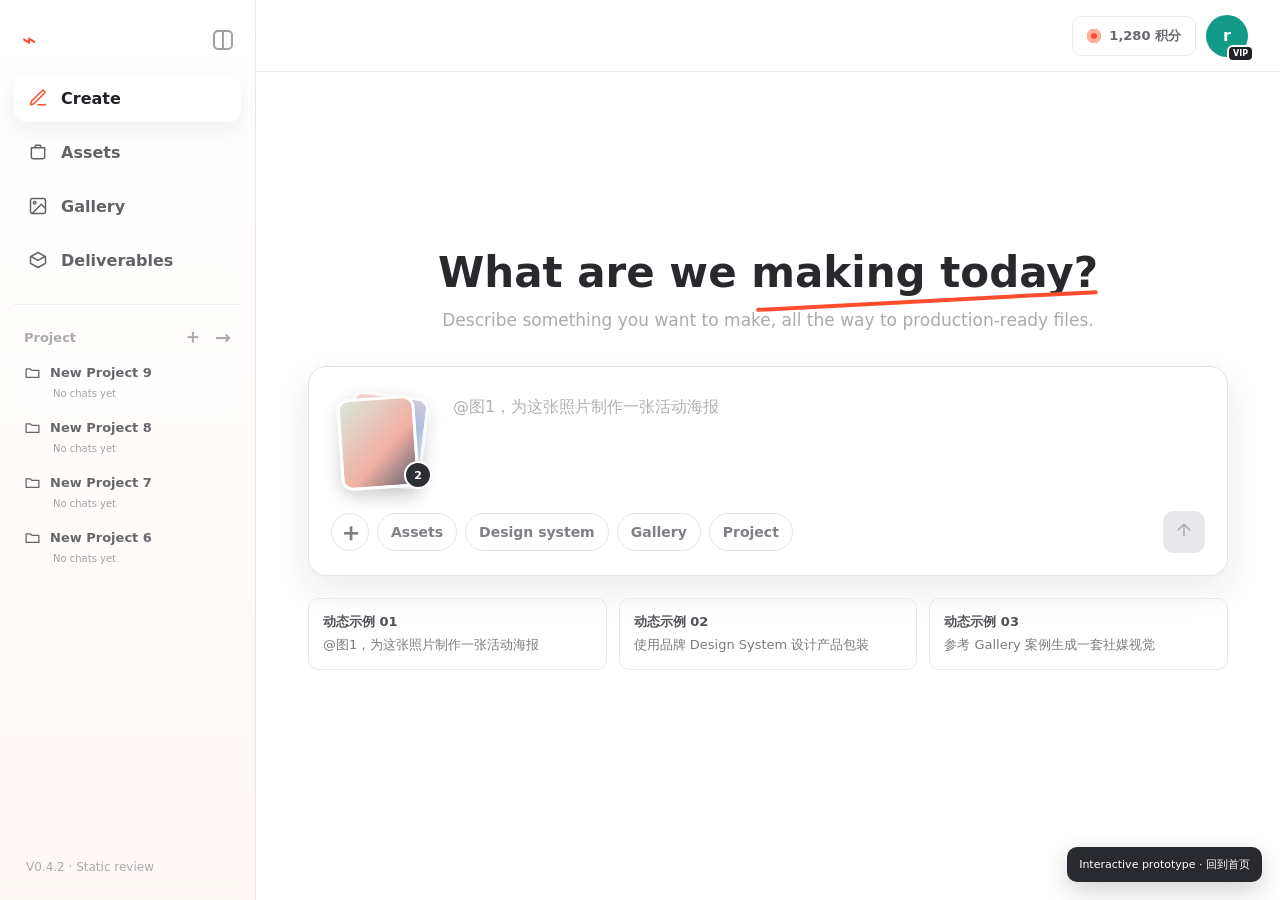
==== index.html @ fc9c3a59 "Deploy Workbench V0.4.2 static prototype" ====
<!doctype html>
<html lang="zh-CN">
<head>
<meta charset="utf-8"><meta name="viewport" content="width=device-width,initial-scale=1"><title>Workbench V0.4.2 Static Prototype</title>
<style>
:root{--accent:#ff4d2e;--ink:#28292d;--text:#606166;--muted:#999a9f;--line:#e8e8ea;--soft:#f6f6f7;--warm:#fff8f5;--shadow:0 14px 36px rgba(28,28,32,.09)}*{box-sizing:border-box}html{scroll-behavior:smooth}body{margin:0;color:var(--ink);background:#fff;font-family:Inter,ui-sans-serif,system-ui,-apple-system,"Segoe UI",sans-serif;letter-spacing:0}a{color:inherit;text-decoration:none}button,select{font:inherit}.icon{width:20px;height:20px;fill:none;stroke:currentColor;stroke-width:1.8;stroke-linecap:round;stroke-linejoin:round}.app{display:grid;grid-template-columns:256px minmax(0,1fr);min-height:100vh}.sidebar{position:fixed;inset:0 auto 0 0;width:256px;height:100vh;padding:20px 14px;border-right:1px solid var(--line);background:linear-gradient(180deg,#fff,var(--warm));z-index:20}.brand{height:54px;display:flex;align-items:center;justify-content:space-between;padding:0 8px 14px}.brand-mark{color:var(--accent);font-size:24px;font-weight:900}.collapse{width:20px;height:20px;border:2px solid #a1a1a5;border-radius:5px;position:relative}.collapse:after{content:"";position:absolute;inset:0 auto 0 7px;border-left:2px solid #a1a1a5}.nav{display:grid;gap:6px}.nav-link{height:48px;padding:0 14px;border-radius:12px;display:flex;align-items:center;gap:13px;color:#626368;font-weight:650}.nav-link:hover,.nav-link.active{color:#202126;background:#fff;box-shadow:0 8px 22px rgba(30,30,34,.06)}.nav-link.active .icon{color:var(--accent)}.side-note{position:absolute;left:26px;bottom:24px;color:#aaaab0;font-size:12px;line-height:1.5}.main{grid-column:2;min-width:0}.topbar{height:72px;position:sticky;top:0;z-index:15;padding:0 32px;border-bottom:1px solid rgba(232,232,234,.85);background:rgba(255,255,255,.94);display:flex;justify-content:flex-end;align-items:center}.account{display:flex;align-items:center;gap:10px;position:relative}.credits{height:40px;padding:0 14px;border:1px solid var(--line);border-radius:10px;display:flex;align-items:center;gap:8px;color:#68696e;font-size:13px;font-weight:650}.coin{width:14px;height:14px;border-radius:50%;background:var(--accent);box-shadow:inset 0 0 0 4px #ffb09f}.avatar{width:42px;height:42px;border-radius:11px;background:#119b88;color:#fff;display:grid;place-items:center;font-weight:780;position:relative}.vip{position:absolute;right:-6px;bottom:-5px;padding:2px 4px;border:2px solid #fff;border-radius:6px;background:#202126;color:#fff;font-size:8px}.account-menu{position:absolute;right:0;top:48px;width:256px;padding:10px;border:1px solid var(--line);border-radius:14px;background:#fff;box-shadow:var(--shadow);opacity:0;visibility:hidden;transform:translateY(5px);transition:.18s ease}.account:hover .account-menu,.account:focus-within .account-menu{opacity:1;visibility:visible;transform:none}.account-head{padding:8px 8px 12px;border-bottom:1px solid var(--line);display:flex;gap:11px}.account-id{font-weight:730}.account-type{margin-top:3px;color:var(--muted);font-size:12px}.menu-row{height:38px;padding:0 10px;border-radius:8px;display:flex;align-items:center;color:#5f6065;font-size:13px}.menu-row:hover{background:var(--soft)}.menu-row.danger{height:44px;margin-top:5px;padding-top:5px;border-top:1px solid var(--line);border-radius:0;color:#c75042}.page{min-height:calc(100vh - 72px);padding:42px 48px 72px;scroll-margin-top:72px}.inner{max-width:1180px;margin:auto}.page-head{margin-bottom:28px;display:flex;align-items:flex-end;justify-content:space-between;gap:24px}.eyebrow{margin-bottom:8px;color:var(--muted);font-size:12px;font-weight:750;text-transform:uppercase}.page-title{margin:0 0 8px;font-size:30px;line-height:1.15}.page-sub{margin:0;color:var(--muted);font-size:14px}.actions{display:flex;align-items:center;gap:9px;flex-wrap:wrap}.btn{height:42px;padding:0 15px;border:1px solid #dfdfe2;border-radius:9px;background:#fff;color:#64656a;font-weight:680;display:inline-flex;align-items:center;justify-content:center;gap:8px}.btn.primary{border-color:var(--accent);background:var(--accent);color:#fff}.select,.search{height:40px;border:1px solid #dfdfe2;border-radius:9px;background:#fff;color:#73747a}.select{padding:0 13px}.search{width:230px;padding:0 12px;display:flex;align-items:center;gap:8px;font-size:13px}
.create-page{min-height:calc(100vh - 72px);padding-top:20px;display:grid;align-content:center}.hero{text-align:center;margin-bottom:36px}.hero h1{margin:0 0 14px;font-size:42px;line-height:1.1;font-weight:780}.hero h1 span{position:relative}.hero h1 span:after{content:"";position:absolute;left:5px;right:0;bottom:-6px;height:4px;border-radius:999px;background:var(--accent);transform:rotate(-3deg)}.hero p{margin:0;color:#aaaab0;font-size:17px}.composer{max-width:920px;margin:auto;padding:22px;border:1px solid #e4e4e6;border-radius:18px;background:#fff;box-shadow:var(--shadow)}.composer-body{min-height:122px;display:flex;gap:18px}.stack{width:100px;height:100px;position:relative;flex:none}.stack-card{position:absolute;width:78px;height:92px;border:3px solid #fff;border-radius:12px;box-shadow:0 7px 18px rgba(25,25,30,.13);background:linear-gradient(145deg,#ffd3c9,#b7c7e7 55%,#edf1e9)}.stack-card:first-child{left:16px;top:5px;transform:rotate(7deg)}.stack-card:nth-child(2){left:8px;top:8px;transform:rotate(-4deg);background:linear-gradient(135deg,#d8e7dc,#f2afa2 60%,#5e6472)}.stack-count{position:absolute;right:-1px;bottom:0;width:28px;height:28px;border:2px solid #fff;border-radius:50%;background:#2d2e33;color:#fff;display:grid;place-items:center;font-size:11px;font-weight:750}.prompt{padding:4px;flex:1;color:#b1b1b5;font-size:16px;line-height:1.7}.prompt strong{color:#85868b;font-weight:650}.toolbar{display:flex;align-items:center;gap:8px;flex-wrap:wrap}.tool{height:38px;padding:0 13px;border:1px solid #e4e4e6;border-radius:999px;background:#fff;color:#7f8085;display:flex;align-items:center;gap:7px;font-size:14px;font-weight:650}.tool.add{width:38px;padding:0;justify-content:center;font-size:25px}.send{width:42px;height:42px;margin-left:auto;border:0;border-radius:10px;background:#e9e9eb;color:#aaaab0}.example-row{max-width:920px;margin:22px auto 0;display:grid;grid-template-columns:repeat(3,1fr);gap:12px}.example{padding:14px;border:1px solid var(--line);border-radius:10px;color:#7b7c81;font-size:13px;line-height:1.45}.example b{display:block;margin-bottom:4px;color:#505156}
.asset-layout{min-height:600px;border:1px solid var(--line);border-radius:14px;overflow:hidden;background:#fff;display:grid;grid-template-columns:210px minmax(0,1fr)}.folders{padding:18px 12px;border-right:1px solid var(--line);background:#fafafa}.folder-title{padding:0 10px 12px;color:#999a9f;font-size:12px;font-weight:750}.folder{height:42px;padding:0 10px;border-radius:8px;display:flex;align-items:center;gap:10px;color:#68696e;font-size:14px;font-weight:620}.folder.active{background:#fff;color:#292a2e;box-shadow:0 4px 14px rgba(30,30,35,.05)}.count{margin-left:auto;color:#aaaab0;font-size:11px}.asset-content{padding:20px}.content-tools{margin-bottom:18px;display:flex;align-items:center;justify-content:space-between;gap:16px}.content-tools h2{margin:0;font-size:19px}.asset-grid{display:grid;grid-template-columns:repeat(4,minmax(0,1fr));gap:14px}.asset-card{min-width:0;padding:8px;border:1px solid var(--line);border-radius:11px;background:#fff}.asset-card.new{border-style:dashed;display:grid;place-items:center;min-height:164px;text-align:center;color:#7d7e83}.asset-art{aspect-ratio:1.2;border-radius:8px;background:linear-gradient(145deg,#ffd6ce,#f1f2f4 52%,#b9c7e5);position:relative}.asset-card:nth-child(2) .asset-art{background:linear-gradient(135deg,#d9eade 0 38%,#f0b4aa 39% 66%,#5c606d 67%)}.asset-art.doc{display:grid;place-items:center;background:#f4f4f5}.doc{width:54%;height:72%;padding:13px 9px;border:1px solid #dddde0;border-radius:5px;background:#fff}.line{height:4px;margin-bottom:7px;border-radius:3px;background:#dadade}.check{position:absolute;top:9px;right:9px;width:22px;height:22px;border:2px solid #fff;border-radius:6px;background:var(--accent);color:#fff;display:grid;place-items:center;font-size:12px}.asset-meta{padding:9px 2px 2px}.asset-name{overflow:hidden;text-overflow:ellipsis;white-space:nowrap;color:#4f5055;font-size:13px;font-weight:680}.asset-detail{margin-top:4px;color:#a0a1a5;font-size:11px}.plus{width:44px;height:44px;margin:0 auto 9px;border-radius:50%;background:#f1f1f2;display:grid;place-items:center;font-size:25px}.selected-bar{grid-column:1/-1;padding:10px 12px;border:1px solid #e5e5e8;border-radius:10px;background:#fafafa;display:flex;align-items:center;gap:9px;color:#77787d;font-size:13px}.selected-bar strong{margin-right:auto;color:#34353a}.mini{height:34px;padding:0 12px;border:1px solid #dddde0;border-radius:8px;background:#fff;color:#65666b;font-weight:640}.mini.danger{color:#ca4f40}.ds-section{margin-top:22px;padding-top:18px;border-top:1px solid var(--line)}.ds-head{display:flex;align-items:center;justify-content:space-between;margin-bottom:12px}.ds-head h3{margin:0;font-size:16px}.ds-grid{display:grid;grid-template-columns:repeat(3,1fr);gap:12px}.ds-card{min-height:130px;padding:14px;border:1px solid var(--line);border-radius:11px;background:#fff}.ds-card.new{border-style:dashed;display:grid;place-items:center;text-align:center;color:#77787d}.ds-card h4{margin:0 0 7px;font-size:14px}.ds-card p{margin:0;color:#98999e;font-size:11px;line-height:1.5}.swatches{display:flex;gap:5px;margin-top:12px}.swatch{width:20px;height:20px;border-radius:5px;background:#ff4d2e}.swatch:nth-child(2){background:#25262b}.swatch:nth-child(3){background:#e8e8ea}.swatch:nth-child(4){background:#129a88}.source{display:inline-flex;margin-bottom:8px;padding:3px 7px;border-radius:5px;background:#f3f3f4;color:#7d7e83;font-size:9px;font-weight:720}.source.manual{background:#fff0ec;color:#c95240}.upload-modal{margin-top:22px;padding:20px;border:1px solid var(--line);border-radius:14px;background:#fff;box-shadow:0 12px 32px rgba(28,28,32,.07)}.modal-title{margin-bottom:5px;font-size:18px;font-weight:730}.modal-sub{margin-bottom:16px;color:var(--muted);font-size:13px}.choices{display:grid;grid-template-columns:1fr 1fr;gap:12px}.choice{padding:16px;border:1px solid var(--line);border-radius:11px;display:flex;gap:13px}.choice.active{border-color:rgba(255,77,46,.5);background:#fff9f7}.choice-icon{width:42px;height:42px;flex:none;border-radius:10px;background:#f3f3f4;color:#68696e;display:grid;place-items:center}.choice.active .choice-icon{background:#ffe9e3;color:var(--accent)}.choice h3{margin:1px 0 5px;font-size:14px}.choice p{margin:0;color:#8e8f94;font-size:12px;line-height:1.5}
.card-grid{display:grid;grid-template-columns:repeat(3,minmax(0,1fr));gap:18px}.card{overflow:hidden;border:1px solid var(--line);border-radius:12px;background:#fff}.art{aspect-ratio:1.38;background:linear-gradient(145deg,#ffd7ce,#aebde2 52%,#f0eee8)}.card:nth-child(2) .art{background:linear-gradient(135deg,#1f2025 0 38%,#f0b0a4 39% 67%,#d9eadf 68%)}.card:nth-child(3) .art{background:linear-gradient(155deg,#e8e8ea 0 36%,#ffcabf 37% 63%,#b7c2e8 64%)}.copy{padding:14px}.copy h3{margin:0 0 6px;font-size:15px}.copy p{margin:0;color:#96979c;font-size:12px;line-height:1.5}.tag{display:inline-flex;height:24px;margin-bottom:8px;padding:0 8px;border-radius:6px;background:#f3f3f4;color:#77787d;align-items:center;font-size:10px;font-weight:700}.project-card.new{min-height:238px;border-style:dashed;display:grid;place-items:center;text-align:center;color:#7f8085}.project-preview{height:158px;padding:18px;background:#f3f3f4}.mini-canvas{height:100%;border:1px solid #dddde0;border-radius:8px;background:#fff;box-shadow:0 8px 18px rgba(30,30,34,.07)}.files{display:grid;gap:12px}.file-row{padding:16px;border:1px solid var(--line);border-radius:11px;display:grid;grid-template-columns:44px 1fr auto;align-items:center;gap:13px}.file-icon{width:42px;height:42px;border-radius:9px;background:#f2f2f3;color:#77787d;display:grid;place-items:center;font-size:11px;font-weight:750}.file-row h3{margin:0 0 5px;font-size:14px}.file-row p{margin:0;color:#999a9f;font-size:12px}.canvas-shell{min-height:600px;border:1px solid var(--line);border-radius:14px;overflow:hidden;background:#f5f5f6;display:grid;grid-template-columns:210px 1fr 240px}.canvas-left,.canvas-right{padding:18px;background:#fff}.canvas-left{border-right:1px solid var(--line)}.canvas-right{border-left:1px solid var(--line)}.step{height:42px;color:#8e8f94;display:flex;align-items:center;font-size:13px}.step.active{color:var(--accent);font-weight:700}.stage{padding:36px;display:grid;place-items:center}.artboard{width:min(520px,85%);aspect-ratio:4/3;border:1px solid #dddde0;background:#fff;box-shadow:0 18px 45px rgba(30,30,34,.1);color:#aaaab0;display:grid;place-items:center;font-weight:700}.property{padding:12px 0;border-bottom:1px solid var(--line);color:#77787d;font-size:12px}.property strong{display:block;margin-bottom:5px;color:#46474c}.mobile-nav{display:none}.return{position:fixed;right:18px;bottom:18px;z-index:40;padding:10px 12px;border-radius:10px;background:#292a2f;color:#fff;font-size:11px;box-shadow:0 8px 24px rgba(0,0,0,.18)}
/* Existing Project area retained in the sidebar */
.sidebar-project{margin-top:20px;padding-top:14px;border-top:1px solid rgba(232,232,234,.72)}.sidebar-project-head{height:36px;padding:0 10px;display:flex;align-items:center;color:#aaaab0;font-size:13px;font-weight:720}.sidebar-project-actions{margin-left:auto;display:flex;align-items:center;gap:13px;font-size:19px}.sidebar-project-list{max-height:calc(100vh - 440px);overflow:hidden}.sidebar-project-item{padding:9px 10px 11px;border-radius:9px;color:#66676c}.sidebar-project-item.active{background:rgba(255,255,255,.84)}.sidebar-project-title{display:flex;align-items:center;gap:9px;font-size:13px;font-weight:650}.sidebar-project-meta{padding:7px 0 0 29px;color:#a2a3a8;font-size:10px}.sidebar-project .icon{width:17px;height:17px}.project-toolbar{display:flex;align-items:center;gap:9px}.select-mode{height:42px;padding:0 13px;border:1px solid #dfdfe2;border-radius:9px;background:#fff;color:#5e5f64;font-weight:650;display:flex;align-items:center;gap:7px}
/* Assets category landing and upload-success state */
.avatar{border-radius:50%}.asset-hub{display:grid;grid-template-columns:repeat(3,minmax(0,1fr));gap:16px}.asset-type{min-width:0;padding:18px;border:1px solid var(--line);border-radius:14px;background:#fff}.asset-type-head{display:flex;align-items:center;gap:12px;margin-bottom:18px}.type-icon{width:44px;height:44px;flex:none;border-radius:10px;display:grid;place-items:center;background:#fff0ec;color:var(--accent)}.asset-type:nth-child(2) .type-icon{background:#f0f1ff;color:#6570c8}.asset-type:nth-child(3) .type-icon{background:#eff7f2;color:#4f8760}.asset-type h2{margin:0 0 3px;font-size:18px}.asset-type-head p{margin:0;color:var(--muted);font-size:11px}.folder-grid{display:grid;gap:8px}.folder-card{height:58px;padding:0 12px;border:1px solid #ededee;border-radius:9px;background:#fafafa;display:flex;align-items:center;gap:10px}.folder-icon{width:32px;height:32px;border-radius:7px;background:#fff;border:1px solid #e5e5e7;display:grid;place-items:center;color:#85868b}.folder-copy{min-width:0}.folder-copy strong{display:block;overflow:hidden;text-overflow:ellipsis;white-space:nowrap;color:#57585d;font-size:12px}.folder-copy span{display:block;margin-top:3px;color:#a0a1a5;font-size:10px}.folder-more{height:42px;border:1px dashed #dddddf;border-radius:9px;color:#8b8c91;display:grid;place-items:center;font-size:11px}.upload-modal{max-width:980px;margin:28px auto 0;padding:0;overflow:hidden}.upload-modal-head{height:64px;padding:0 22px;border-bottom:1px solid var(--line);display:flex;align-items:center;justify-content:space-between}.upload-modal-head strong{font-size:19px}.modal-close{color:#999;font-size:25px}.upload-modal-body{padding:22px}.upload-file{min-height:72px;padding:12px 14px;border:1px solid #e5e5e7;border-radius:11px;background:#fafafa;display:flex;align-items:center;gap:12px}.file-badge{width:44px;height:52px;border-radius:8px 8px 6px 6px;background:#ff7257;color:#fff;display:grid;place-items:center;font-size:10px;font-weight:800}.upload-file strong{display:block;font-size:14px}.upload-file span{display:block;margin-top:4px;color:#929398;font-size:11px}.process-label{margin:22px 0 10px;color:#9b9ca1;font-size:12px;font-weight:700}.choice{min-height:150px;position:relative}.choice.selected{border-color:var(--accent);box-shadow:inset 0 0 0 1px var(--accent)}.selected-dot{position:absolute;right:14px;top:14px;width:24px;height:24px;border-radius:50%;background:var(--accent);color:#fff;display:grid;place-items:center;font-size:13px}.cost{display:inline-flex;margin-top:14px;padding:5px 9px;border-radius:8px;background:#f3f3f4;color:#77787d;font-size:10px;font-weight:700}.free{color:#508348;background:#eef6eb}.upload-modal-foot{height:70px;padding:0 22px;border-top:1px solid var(--line);display:flex;align-items:center;justify-content:flex-end;gap:10px}.upload-modal-foot .btn{min-width:96px}.upload-modal-foot .foot-note{margin-right:auto;color:#88898e;font-size:11px}
@media(max-width:1100px){.app{grid-template-columns:220px 1fr}.sidebar{width:220px}.page{padding:34px 28px 60px}.asset-hub{grid-template-columns:1fr 1fr}.asset-type:last-child{grid-column:1/-1}.asset-grid{grid-template-columns:repeat(3,1fr)}.canvas-shell{grid-template-columns:170px 1fr}.canvas-right{display:none}}
@media(max-width:760px){.app{display:block}.sidebar{display:none}.main{grid-column:1}.topbar{padding:0 16px}.credits{padding:0 10px}.page{padding:26px 16px 88px}.page-head{align-items:flex-start;flex-direction:column}.hero h1{font-size:31px}.hero p{font-size:14px}.composer{padding:16px}.composer-body{min-height:112px}.stack{width:76px}.stack-card{width:62px;height:76px}.prompt{font-size:15px}.toolbar .tool:nth-of-type(n+4){display:none}.example-row{grid-template-columns:1fr}.asset-hub{grid-template-columns:1fr}.asset-type:last-child{grid-column:auto}.asset-layout{grid-template-columns:1fr}.folders{display:none}.asset-content{padding:14px}.asset-grid{grid-template-columns:repeat(2,1fr);gap:10px}.content-tools .search{display:none}.choices,.ds-grid{grid-template-columns:1fr}.choice{min-height:132px}.upload-modal-body{padding:16px}.upload-modal-foot{padding:0 16px}.upload-modal-foot .foot-note{display:none}.card-grid{grid-template-columns:1fr}.canvas-shell{grid-template-columns:1fr;min-height:520px}.canvas-left,.canvas-right{display:none}.stage{padding:18px}.artboard{width:94%}.mobile-nav{position:fixed;z-index:30;left:0;right:0;bottom:0;height:68px;border-top:1px solid var(--line);background:#fff;display:flex;justify-content:space-around;align-items:center}.mobile-nav a{color:#77787d;font-size:10px;text-align:center}.mobile-nav .icon{display:block;width:18px;height:18px;margin:0 auto 4px}.return{display:none}}
.canvas-current{position:relative;min-height:680px;border:1px solid var(--line);border-radius:14px;overflow:hidden;background:#f5f6f7;display:grid;grid-template-columns:minmax(0,1fr) 36%}.canvas-avatar{position:absolute;right:16px;top:14px;z-index:4;box-shadow:0 4px 12px rgba(25,25,30,.14)}.canvas-surface{position:relative;background-color:#f5f6f7;background-image:radial-gradient(#d9dade 1px,transparent 1px);background-size:24px 24px}.canvas-top-tools{position:absolute;left:14px;top:14px;height:46px;padding:0 14px;border:1px solid #e1e1e4;border-radius:12px;background:#fff;box-shadow:0 5px 14px rgba(28,28,32,.06);display:flex;align-items:center;gap:12px;color:#4d4e53;font-size:13px;font-weight:680}.undo-set{display:flex;gap:10px;color:#b5b5b9}.canvas-bottom-tools{position:absolute;left:50%;bottom:16px;transform:translateX(-50%);height:44px;padding:0 14px;border:1px solid #e1e1e4;border-radius:11px;background:#fff;display:flex;align-items:center;gap:13px;color:#77787d;font-size:12px}.chat-panel{margin:10px;background:#fff;border:1px solid #dedee1;border-radius:14px;box-shadow:0 8px 22px rgba(28,28,32,.05);display:flex;flex-direction:column}.chat-head{height:54px;padding:0 62px 0 16px;border-bottom:1px solid var(--line);display:flex;align-items:center;font-size:14px;font-weight:700}.chat-welcome{padding:80px 28px 28px;text-align:center}.chat-welcome h2{margin:0 0 14px;font-size:28px;line-height:1.15}.chat-welcome p{margin:0;color:#aaaab0;font-size:13px;line-height:1.55}.canvas-composer{margin:auto 18px 16px;min-height:142px;padding:14px;border:1px solid #e4e4e6;border-radius:14px;box-shadow:0 8px 20px rgba(28,28,32,.05);display:flex;align-items:flex-end}.canvas-composer-tools{width:100%;display:flex;align-items:center;gap:8px}.canvas-chip{height:34px;padding:0 10px;border:1px solid #e3e3e5;border-radius:999px;color:#8c8d92;display:flex;align-items:center;font-size:11px}.canvas-send{margin-left:auto;width:36px;height:36px;border:0;border-radius:9px;background:#e9e9eb;color:#aaaab0}.canvas-category-row{padding:0 18px 18px;display:grid;grid-template-columns:repeat(4,1fr);gap:8px}.canvas-category{height:82px;border:1px solid var(--line);border-radius:9px;background:#f5f5f6}.canvas-category:first-child{background:linear-gradient(145deg,#ffd1c5,#e9e9eb)}.canvas-category:nth-child(2){background:linear-gradient(135deg,#d9e9de,#616572)}.canvas-category:nth-child(3){background:linear-gradient(145deg,#c1ccec,#efefef)}.canvas-category:nth-child(4){background:linear-gradient(145deg,#f5cbdc,#f2b5a9)}
@media(max-width:900px){.canvas-current{grid-template-columns:1fr}.chat-panel{display:none}.canvas-avatar{right:14px}}
@media(max-width:760px){.project-toolbar{width:100%;flex-wrap:wrap}.canvas-current{min-height:520px}}
.project-toolbar>.btn{display:none}.canvas-avatar{right:calc(36% + 16px)}
@media(max-width:900px){.canvas-avatar{right:14px}}
.js-ready .upload-modal{display:none}.js-ready .upload-modal.open{display:block;animation:rise .22s ease-out}.nav-link,.folder-card,.folder-more,.card,.sidebar-project-actions,.tool,.stack,.choice,.menu-row,.select-mode,.avatar{cursor:pointer}.nav-link.active{background:#fff;color:#202126;box-shadow:0 8px 22px rgba(30,30,34,.06)}.account.open .account-menu{opacity:1;visibility:visible;transform:none}.prompt[contenteditable=true]{outline:none;color:#55565b;min-height:94px}.prompt[contenteditable=true]:empty:before{content:attr(data-placeholder);color:#b1b1b5;white-space:pre-line}.prompt.paused:empty:before{opacity:.55}.upload-menu,.mention-menu{position:absolute;z-index:60;padding:7px;border:1px solid var(--line);border-radius:11px;background:#fff;box-shadow:var(--shadow);display:none}.upload-menu.open,.mention-menu.open{display:block;animation:rise .18s ease-out}.upload-menu{min-width:178px}.upload-option{height:40px;padding:0 10px;border-radius:7px;display:flex;align-items:center;gap:9px;color:#5e5f64;font-size:13px}.upload-option:hover,.mention-option:hover{background:var(--soft)}.mention-menu{width:260px}.mention-title{padding:7px 9px;color:#98999e;font-size:11px;font-weight:720}.mention-option{padding:8px;border-radius:8px;display:flex;align-items:center;gap:10px;color:#56575c;font-size:12px}.mention-thumb{width:38px;height:38px;border-radius:7px;background:linear-gradient(145deg,#ffd3c9,#b7c7e7);flex:none}.mention-option:nth-child(3) .mention-thumb{background:linear-gradient(135deg,#d8e7dc,#f2afa2 60%,#5e6472)}.toast{position:fixed;left:50%;bottom:26px;z-index:100;max-width:calc(100vw - 32px);padding:11px 15px;border-radius:9px;background:#292a2f;color:#fff;font-size:13px;box-shadow:0 10px 26px rgba(0,0,0,.2);opacity:0;transform:translate(-50%,10px);pointer-events:none;transition:.2s ease}.toast.show{opacity:1;transform:translate(-50%,0)}.folder-card.selected,.card.selected{border-color:var(--accent);box-shadow:0 0 0 2px rgba(255,77,46,.11)}.folder-detail{display:none}.folder-detail.open{display:block;animation:rise .22s ease-out}.asset-hub.hidden{display:none}.detail-head{margin-bottom:18px;display:flex;align-items:center;justify-content:space-between;gap:12px}.back-btn{height:38px;padding:0 12px;border:1px solid #dfdfe2;border-radius:8px;background:#fff;color:#636469}.detail-assets{display:grid;grid-template-columns:repeat(4,1fr);gap:14px}.detail-card{padding:8px;border:1px solid var(--line);border-radius:10px;cursor:pointer}.detail-card.selected{border-color:var(--accent);box-shadow:0 0 0 2px rgba(255,77,46,.1)}.detail-art{aspect-ratio:1.22;border-radius:7px;background:linear-gradient(145deg,#ffd3c9,#b7c7e7 60%,#edf1e9)}.detail-card:nth-child(2) .detail-art{background:linear-gradient(135deg,#d8e7dc,#f2afa2 60%,#5e6472)}.detail-card:nth-child(3) .detail-art{background:#f1f1f2}.detail-card:nth-child(4) .detail-art{background:linear-gradient(145deg,#efcfe0,#aeb9dc)}.detail-card strong{display:block;margin-top:8px;color:#55565b;font-size:12px}.detail-card small{color:#999a9f}.detail-actions{margin-top:16px;padding:10px;border:1px solid var(--line);border-radius:9px;background:#fafafa;display:flex;align-items:center;gap:8px}.detail-actions span{margin-right:auto;color:#77787d;font-size:12px}.processing{position:relative;overflow:hidden}.processing:after{content:"";position:absolute;inset:0;background:linear-gradient(90deg,transparent,rgba(255,255,255,.75),transparent);transform:translateX(-100%);animation:scan 1.1s infinite}.send.ready,.canvas-send.ready{background:var(--accent);color:#fff}.choice.selected .selected-dot{display:grid}.choice:not(.selected) .selected-dot{display:none}.modal-close{cursor:pointer}.project-card,.gallery-card{transition:transform .18s ease,box-shadow .18s ease}.project-card:hover,.gallery-card:hover{transform:translateY(-2px);box-shadow:0 10px 24px rgba(28,28,32,.08)}@keyframes rise{from{opacity:0;transform:translateY(7px)}to{opacity:1;transform:none}}@keyframes scan{to{transform:translateX(100%)}}@media(prefers-reduced-motion:reduce){*,*:before,*:after{animation-duration:.01ms!important;transition-duration:.01ms!important}}@media(max-width:760px){.detail-assets{grid-template-columns:repeat(2,1fr)}.detail-actions{flex-wrap:wrap}.upload-menu,.mention-menu{max-width:calc(100vw - 32px)}}
.canvas-composer{flex-direction:column;align-items:stretch;gap:14px}.canvas-live-input{min-height:54px;outline:none;color:#55565b;font-size:13px;line-height:1.55}.canvas-live-input:empty:before{content:attr(data-placeholder);color:#b0b1b5}.canvas-result{position:absolute;left:50%;top:50%;width:min(320px,70%);min-height:190px;padding:22px;transform:translate(-50%,-50%) scale(.96);border:1px solid #e1e1e4;border-radius:12px;background:#fff;box-shadow:0 16px 38px rgba(28,28,32,.12);display:flex;flex-direction:column;justify-content:flex-end;gap:7px;opacity:.72;transition:.25s ease}.canvas-result:before{content:"";position:absolute;inset:18px 18px 62px;border-radius:8px;background:linear-gradient(145deg,#ffd2c7,#eef0f4 52%,#bfcbe6)}.canvas-result strong,.canvas-result span{position:relative}.canvas-result strong{font-size:14px}.canvas-result span{color:#8d8e93;font-size:11px}.canvas-result.done{opacity:1;transform:translate(-50%,-50%) scale(1)}
.js-ready .page{display:none}.js-ready .page.active-page{display:block;animation:pageIn .2s ease-out}@keyframes pageIn{from{opacity:.4}to{opacity:1}}
.upload-picker{position:fixed;inset:0;z-index:110;display:none;place-items:center;padding:24px}.upload-picker.open{display:grid}.picker-backdrop{position:absolute;inset:0;background:rgba(20,22,26,.52)}.picker-dialog{position:relative;width:min(920px,calc(100vw - 48px));overflow:hidden;border-radius:16px;background:#fff;box-shadow:0 24px 70px rgba(0,0,0,.2);animation:rise .2s ease-out}.picker-dialog header{height:68px;padding:0 28px;border-bottom:1px solid var(--line);display:flex;align-items:center;justify-content:space-between}.picker-dialog header strong{font-size:19px}.picker-close{border:0;background:transparent;color:#929398;font-size:29px;cursor:pointer}.picker-body{padding:26px 28px 30px}.drop-zone{min-height:300px;border:2px dashed #d7d8da;border-radius:12px;background:#fcfcfd;display:flex;flex-direction:column;align-items:center;justify-content:center;text-align:center;outline:none;transition:.2s ease}.drop-zone:hover,.drop-zone:focus,.drop-zone.dragging{border-color:#9ea0a5;background:#f8f8f9}.drop-icon{width:72px;height:72px;margin-bottom:22px;border-radius:15px;background:#f0f0f1;color:var(--accent);display:grid;place-items:center;font-size:42px;line-height:1}.drop-zone strong{color:#393a40;font-size:17px}.drop-zone strong span{color:var(--accent)}.drop-zone p{margin:10px 0 6px;color:#88898e;font-size:14px}.drop-zone small{color:#b1b2b6;font-size:12px}@media(max-width:760px){.upload-picker{padding:14px}.picker-dialog{width:100%}.picker-body{padding:18px}.drop-zone{min-height:260px;padding:24px}.drop-zone strong{font-size:15px}}
.js-ready .upload-modal.open{position:fixed;z-index:111;left:50%;top:50%;width:min(980px,calc(100vw - 48px));max-height:calc(100vh - 48px);margin:0;transform:translate(-50%,-50%);overflow:auto;background:#fff;box-shadow:0 0 0 100vmax rgba(20,22,26,.52),0 24px 70px rgba(0,0,0,.2)}@media(max-width:760px){.js-ready .upload-modal.open{width:calc(100vw - 28px);max-height:calc(100vh - 28px)}}
.js-ready .upload-modal.open{animation:none!important}
</style></head>
<body><div class="app"><aside class="sidebar"><div class="brand"><div class="brand-mark">⌁</div><div class="collapse"></div></div><nav class="nav">
<a class="nav-link active" href="#create"><svg class="icon" viewBox="0 0 24 24"><path d="M12 20h9M16.5 3.5a2.1 2.1 0 0 1 3 3L7 19l-4 1 1-4Z"/></svg>Create</a><a class="nav-link" href="#assets"><svg class="icon" viewBox="0 0 24 24"><path d="M4 7h16M4 7v11a2 2 0 0 0 2 2h12a2 2 0 0 0 2-2V7M8 7l1.2-3h5.6L16 7"/></svg>Assets</a><a class="nav-link" href="#gallery"><svg class="icon" viewBox="0 0 24 24"><rect x="3" y="3" width="18" height="18" rx="2"/><circle cx="8" cy="8" r="1.5"/><path d="m21 15-5-5L5 21"/></svg>Gallery</a><a class="nav-link" href="#deliverables"><svg class="icon" viewBox="0 0 24 24"><path d="m21 16-9 5-9-5V8l9-5 9 5ZM3.3 7.5l8.7 5 8.7-5"/></svg>Deliverables</a></nav>
<section class="sidebar-project"><div class="sidebar-project-head"><span>Project</span><span class="sidebar-project-actions"><span>＋</span><a href="#projects">→</a></span></div><div class="sidebar-project-list"><div class="sidebar-project-item active"><div class="sidebar-project-title"><svg class="icon" viewBox="0 0 24 24"><path d="M3 7h6l2 2h10v10H3Z"/></svg>New Project 9</div><div class="sidebar-project-meta">No chats yet</div></div><div class="sidebar-project-item"><div class="sidebar-project-title"><svg class="icon" viewBox="0 0 24 24"><path d="M3 7h6l2 2h10v10H3Z"/></svg>New Project 8</div><div class="sidebar-project-meta">No chats yet</div></div><div class="sidebar-project-item"><div class="sidebar-project-title"><svg class="icon" viewBox="0 0 24 24"><path d="M3 7h6l2 2h10v10H3Z"/></svg>New Project 7</div><div class="sidebar-project-meta">No chats yet</div></div><div class="sidebar-project-item"><div class="sidebar-project-title"><svg class="icon" viewBox="0 0 24 24"><path d="M3 7h6l2 2h10v10H3Z"/></svg>New Project 6</div><div class="sidebar-project-meta">No chats yet</div></div></div></section><div class="side-note">V0.4.2 · Static review</div></aside>
<main class="main"><header class="topbar"><div class="account" tabindex="0"><div class="credits"><span class="coin"></span>1,280 积分</div><div class="avatar">r<span class="vip">VIP</span></div><div class="account-menu"><div class="account-head"><div class="avatar">r</div><div><div class="account-id">ruixu</div><div class="account-type">PRO · 有效期至 2027.09.01</div></div></div><a class="menu-row" href="#projects">我的作品</a><div class="menu-row">邀请好友</div><div class="menu-row">订阅和账单</div><div class="menu-row">Dashboard</div><div class="menu-row">Connections</div><div class="menu-row">Settings</div><div class="menu-row danger">退出登录</div></div></div></header>
<section class="page create-page" id="create"><div class="inner"><div class="hero"><h1>What are we <span>making today?</span></h1><p>Describe something you want to make, all the way to production-ready files.</p></div><div class="composer"><div class="composer-body"><div class="stack"><div class="stack-card"></div><div class="stack-card"></div><span class="stack-count">2</span></div><div class="prompt"><strong>@图1 @品牌主视觉</strong>，为新品设计一套简洁高级的包装视觉，保留品牌橙色并输出生产文件。</div></div><div class="toolbar"><div class="tool add">＋</div><div class="tool">Assets</div><div class="tool">Design system</div><div class="tool">Gallery</div><div class="tool">Project</div><button class="send"><svg class="icon" viewBox="0 0 24 24"><path d="M12 19V5m-7 7 7-7 7 7"/></svg></button></div></div><div class="example-row"><div class="example"><b>动态示例 01</b>@图1，为这张照片制作一张活动海报</div><div class="example"><b>动态示例 02</b>使用品牌 Design System 设计产品包装</div><div class="example"><b>动态示例 03</b>参考 Gallery 案例生成一套社媒视觉</div></div></div></section>
<section class="page" id="assets"><div class="inner"><div class="page-head"><div><div class="eyebrow">Asset management</div><h1 class="page-title">Assets</h1><p class="page-sub">按素材类型进入对应文件夹，管理图片、设计系统与文本素材。</p></div><div class="actions"><button class="btn">上传文件夹</button><button class="btn">上传文件</button><button class="btn primary">开始设计</button></div></div>
<div class="asset-hub"><article class="asset-type"><div class="asset-type-head"><div class="type-icon"><svg class="icon" viewBox="0 0 24 24"><rect x="3" y="3" width="18" height="18" rx="2"/><circle cx="8" cy="8" r="1.5"/><path d="m21 15-5-5L5 21"/></svg></div><div><h2>Picture</h2><p>图片、照片与视觉素材</p></div></div><div class="folder-grid"><div class="folder-card"><div class="folder-icon">▱</div><div class="folder-copy"><strong>项目素材</strong><span>8 个素材</span></div></div><div class="folder-card"><div class="folder-icon">▱</div><div class="folder-copy"><strong>品牌资料</strong><span>7 个素材</span></div></div><div class="folder-card"><div class="folder-icon">▱</div><div class="folder-copy"><strong>产品图片</strong><span>6 个素材</span></div></div><div class="folder-more">＋ 新建 Picture 文件夹</div></div></article>
<article class="asset-type"><div class="asset-type-head"><div class="type-icon"><svg class="icon" viewBox="0 0 24 24"><circle cx="12" cy="12" r="3"/><path d="M12 2v3M12 19v3M4.9 4.9 7 7M17 17l2.1 2.1M2 12h3M19 12h3"/></svg></div><div><h2>Design System</h2><p>字体、颜色与组件规范</p></div></div><div class="folder-grid"><div class="folder-card"><div class="folder-icon">▱</div><div class="folder-copy"><strong>Ruixu Brand 2026</strong><span>手动创建 · 18 个组件</span></div></div><div class="folder-card"><div class="folder-icon">▱</div><div class="folder-copy"><strong>包装项目规范</strong><span>智能解析 · 12 个组件</span></div></div><div class="folder-card"><div class="folder-icon">▱</div><div class="folder-copy"><strong>活动视觉规范</strong><span>手动创建 · 9 个组件</span></div></div><div class="folder-more">＋ 新建设计系统</div></div></article>
<article class="asset-type"><div class="asset-type-head"><div class="type-icon"><svg class="icon" viewBox="0 0 24 24"><path d="M5 4h14M12 4v16M8 20h8"/></svg></div><div><h2>Text</h2><p>文案、说明与文本资料</p></div></div><div class="folder-grid"><div class="folder-card"><div class="folder-icon">▱</div><div class="folder-copy"><strong>品牌文案</strong><span>12 个文本</span></div></div><div class="folder-card"><div class="folder-icon">▱</div><div class="folder-copy"><strong>产品信息</strong><span>18 个文本</span></div></div><div class="folder-card"><div class="folder-icon">▱</div><div class="folder-copy"><strong>活动说明</strong><span>5 个文本</span></div></div><div class="folder-more">＋ 新建 Text 文件夹</div></div></article></div>
<div class="upload-modal"><div class="upload-modal-head"><strong>上传成功</strong><span class="modal-close">×</span></div><div class="upload-modal-body"><div class="upload-file"><div class="file-badge">PDF</div><div><strong>品牌规范与产品资料.pdf</strong><span>1.9 MB · 上传成功 · 12 页</span></div></div><div class="process-label">选择处理方式</div><div class="choices"><div class="choice selected"><span class="selected-dot">✓</span><div class="choice-icon"><svg class="icon" viewBox="0 0 24 24"><path d="M12 3v12m-4-4 4 4 4-4M5 20h14"/></svg></div><div><h3>直接保存</h3><p>无需智能解析，保存到 Picture、Design System 或 Text 下的指定文件夹。</p><span class="cost free">免费</span></div></div><div class="choice"><div class="choice-icon"><svg class="icon" viewBox="0 0 24 24"><path d="m12 3 1.8 5.2L19 10l-5.2 1.8L12 17l-1.8-5.2L5 10l5.2-1.8Z"/></svg></div><div><h3>AI 智能解析</h3><p>理解文档或图片内容，提取字体、色号、组件和文本信息，生成新的 Design System。</p><span class="cost">预计 12 积分</span></div></div></div></div><div class="upload-modal-foot"><span class="foot-note">当前选择：直接保存</span><button class="btn">取消</button><button class="btn primary">直接保存</button></div></div></div></section>
<section class="page" id="gallery"><div class="inner"><div class="page-head"><div><div class="eyebrow">Official inspiration</div><h1 class="page-title">Gallery</h1><p class="page-sub">从官方案例获取灵感，并以案例作为参考开始创作。</p></div><div class="search">搜索案例或品类</div></div><div class="card-grid"><article class="card"><div class="art"></div><div class="copy"><span class="tag">Packaging</span><h3>柔和科技感包装系统</h3><p>参考构图、材质表达和信息层级开始设计。</p></div></article><article class="card"><div class="art"></div><div class="copy"><span class="tag">Campaign</span><h3>新品发布视觉套图</h3><p>包含主海报、社媒横幅和产品详情图。</p></div></article><article class="card"><div class="art"></div><div class="copy"><span class="tag">Brand</span><h3>轻量品牌识别系统</h3><p>基于统一色彩、字体和组件生成视觉方案。</p></div></article></div></div></section>
<section class="page" id="deliverables"><div class="inner"><div class="page-head"><div><div class="eyebrow">Production files</div><h1 class="page-title">Deliverables</h1><p class="page-sub">集中查看项目已经生成的生产文件。</p></div><button class="btn">全部下载</button></div><div class="files"><div class="file-row"><div class="file-icon">AI</div><div><h3>品牌包装展开图</h3><p>New Project 4 · 更新于今天 14:36</p></div><button class="btn">下载</button></div><div class="file-row"><div class="file-icon">PDF</div><div><h3>包装印刷确认稿</h3><p>New Project 4 · CMYK · 300 DPI</p></div><button class="btn">下载</button></div><div class="file-row"><div class="file-icon">PNG</div><div><h3>产品展示预览</h3><p>New Project 3 · 4 个文件</p></div><button class="btn">下载</button></div></div></div></section>
<section class="page" id="projects"><div class="inner"><div class="page-head"><div><div class="eyebrow">Your work</div><h1 class="page-title">Projects <span style="color:#a3a4a9;font-size:16px;font-weight:500">9</span></h1><p class="page-sub">继续最近项目，或从空白画布创建新项目。</p></div><div class="project-toolbar"><select class="select" aria-label="项目排序"><option>最近修改</option><option>创建时间</option></select><button class="select-mode"><svg class="icon" viewBox="0 0 24 24"><rect x="4" y="4" width="16" height="16" rx="2"/><path d="m8 12 3 3 5-6"/></svg>Select</button><button class="btn">＋ New</button></div></div><div class="card-grid"><article class="card project-card new"><div><div class="plus">＋</div><strong>新建项目</strong><p class="page-sub">直接进入空白设计画布</p></div></article><article class="card"><div class="project-preview"><div class="mini-canvas"></div></div><div class="copy"><span class="tag">最近修改</span><h3>New Project 9</h3><p>0 chats · Today</p></div></article><article class="card"><div class="project-preview"><div class="mini-canvas"></div></div><div class="copy"><span class="tag">最近修改</span><h3>New Project 8</h3><p>0 chats · Today</p></div></article><article class="card"><div class="project-preview"><div class="mini-canvas"></div></div><div class="copy"><span class="tag">Yesterday</span><h3>New Project 7</h3><p>1 chat · Yesterday</p></div></article><article class="card"><div class="project-preview"><div class="mini-canvas"></div></div><div class="copy"><span class="tag">Yesterday</span><h3>New Project 6</h3><p>0 chats · Yesterday</p></div></article></div></div></section>
<section class="page" id="canvas"><div class="inner"><div class="page-head"><div><div class="eyebrow">New Project</div><h1 class="page-title">Canvas · New Project 9</h1><p class="page-sub">沿用当前画布结构，已带入品牌主视觉和产品正面图。</p></div></div><div class="canvas-current"><div class="canvas-surface"><div class="canvas-top-tools"><svg class="icon" viewBox="0 0 24 24"><rect x="4" y="4" width="6" height="6"/><rect x="14" y="4" width="6" height="6"/><rect x="4" y="14" width="6" height="6"/><rect x="14" y="14" width="6" height="6"/></svg>Canvas - New Project 9 <span class="undo-set">↶　↷</span></div><div class="canvas-bottom-tools">➤　✋　◌　⚑　−　100%　＋　↗</div></div><aside class="chat-panel"><div class="chat-head">New Chat</div><div class="chat-welcome"><h2>What are we making today?</h2><p>Describe something you want to make, all the way to production-ready files.</p></div><div class="canvas-composer"><div class="canvas-composer-tools"><span class="canvas-chip">＋</span><span class="canvas-chip">New Project 9</span><span class="canvas-chip">No design system</span><button class="canvas-send">↑</button></div></div><div class="canvas-category-row"><div class="canvas-category"></div><div class="canvas-category"></div><div class="canvas-category"></div><div class="canvas-category"></div></div></aside></div></div></section></main></div>
<nav class="mobile-nav"><a href="#create">Create</a><a href="#assets">Assets</a><a href="#gallery">Gallery</a><a href="#projects">Project</a></nav><a class="return" href="#create">Interactive prototype · 回到首页</a>
<div class="toast" id="toast" role="status" aria-live="polite"></div>
<script>
document.documentElement.classList.add('js-ready');
const $=(s,r=document)=>r.querySelector(s), $$=(s,r=document)=>[...r.querySelectorAll(s)];
const toast=$('#toast'); let toastTimer;
function notify(message){toast.textContent=message;toast.classList.add('show');clearTimeout(toastTimer);toastTimer=setTimeout(()=>toast.classList.remove('show'),2400)}
function go(hash,message){location.hash=hash;if(message)notify(message);setTimeout(()=>$(hash)?.scrollIntoView({behavior:'smooth'}),20)}

// Navigation and account menu
function syncNav(){const requested=location.hash||'#create',target=$(requested),hash=target?.classList.contains('page')?requested:'#create';$$('.page').forEach(page=>page.classList.toggle('active-page','#'+page.id===hash));$$('.nav-link').forEach(a=>a.classList.toggle('active',a.getAttribute('href')===hash));scrollTo({top:0,behavior:'instant'});}
addEventListener('hashchange',syncNav);syncNav();
const account=$('.account');account.addEventListener('click',e=>{e.stopPropagation();account.classList.toggle('open')});
document.addEventListener('click',()=>account.classList.remove('open'));
$$('.menu-row:not([href])').forEach(row=>row.addEventListener('click',()=>notify(row.textContent.trim()+'：原型入口已触发')));

// Dynamic examples, editable prompt and @ asset mention
const prompt=$('.prompt'), examples=[
  '@图1，为这张照片制作一张活动海报',
  '使用 Ruixu Brand 2026 设计一套产品包装',
  '参考 Gallery 的新品发布案例生成社媒视觉',
  '@产品正面图，生成可直接生产的包装文件'
];
let exampleIndex=0,userEdited=false,rotator;
prompt.innerHTML='';prompt.contentEditable='true';prompt.setAttribute('role','textbox');prompt.setAttribute('aria-label','描述设计需求');prompt.dataset.placeholder=examples[0];
function rotateExample(){if(userEdited||document.activeElement===prompt)return;exampleIndex=(exampleIndex+1)%examples.length;prompt.dataset.placeholder=examples[exampleIndex];prompt.animate([{opacity:.35},{opacity:1}],{duration:220})}
rotator=setInterval(rotateExample,2600);
prompt.addEventListener('focus',()=>prompt.classList.add('paused'));prompt.addEventListener('blur',()=>prompt.classList.remove('paused'));
prompt.addEventListener('input',()=>{userEdited=prompt.textContent.trim().length>0;$('.send').classList.toggle('ready',userEdited);if(/@[^\s，,]*$/.test(prompt.textContent))openMention();else mentionMenu.classList.remove('open')});
const mentionMenu=document.createElement('div');mentionMenu.className='mention-menu';mentionMenu.innerHTML='<div class="mention-title">@ 选择素材</div><div class="mention-option" data-name="图1"><span class="mention-thumb"></span><span><strong>图1</strong><br><small>刚刚上传</small></span></div><div class="mention-option" data-name="品牌主视觉"><span class="mention-thumb"></span><span><strong>品牌主视觉</strong><br><small>Picture / 品牌资料</small></span></div>';document.body.append(mentionMenu);
function positionPopup(el,target){const r=target.getBoundingClientRect();el.style.left=Math.min(r.left,innerWidth-el.offsetWidth-16)+'px';el.style.top=(r.bottom+scrollY+8)+'px'}
function openMention(){mentionMenu.classList.add('open');positionPopup(mentionMenu,prompt)}
$$('.mention-option',mentionMenu).forEach(item=>item.addEventListener('click',()=>{const name=item.dataset.name;prompt.textContent=prompt.textContent.replace(/@[^\s，,]*$/,'')+'@'+name+'，';userEdited=true;$('.send').classList.add('ready');mentionMenu.classList.remove('open');prompt.focus();notify('已引用素材：'+name)}));
$('.stack').addEventListener('click',()=>{prompt.textContent=(prompt.textContent.trim()?prompt.textContent+' ':'')+'@图1，';userEdited=true;$('.send').classList.add('ready');prompt.focus();notify('已引用图1')});
$('.send').addEventListener('click',()=>userEdited?go('#canvas','正在创建 New Project 10'):notify('请先描述设计需求或上传素材'));

// Create toolbar and local upload entry
const uploadMenu=document.createElement('div');uploadMenu.className='upload-menu';uploadMenu.innerHTML='<div class="upload-option" data-upload="image">上传图片</div><div class="upload-option" data-upload="document">上传文档</div>';document.body.append(uploadMenu);
const imageInput=Object.assign(document.createElement('input'),{type:'file',accept:'image/*'}),docInput=Object.assign(document.createElement('input'),{type:'file',accept:'.pdf,.doc,.docx,.txt'}),folderInput=Object.assign(document.createElement('input'),{type:'file'});imageInput.hidden=docInput.hidden=folderInput.hidden=true;folderInput.webkitdirectory=true;document.body.append(imageInput,docInput,folderInput);
$('.tool.add').addEventListener('click',e=>{e.stopPropagation();uploadMenu.classList.toggle('open');positionPopup(uploadMenu,e.currentTarget)});
$$('.upload-option').forEach(o=>o.addEventListener('click',()=>{uploadMenu.classList.remove('open');(o.dataset.upload==='image'?imageInput:docInput).click()}));
function showUpload(files){if(!files?.length)return;const file=files[0], modal=$('.upload-modal');$('.upload-file strong',modal).textContent=files.length>1?files.length+' 个文件':file.name;$('.upload-file span',modal).textContent=((file.size||0)/1024/1024).toFixed(1)+' MB · 上传成功'+(files.length>1?' · 批量上传':'');modal.classList.add('open');modal.scrollIntoView({behavior:'smooth',block:'center'});notify('上传成功，请选择处理方式')}
function attachToComposer(files){if(!files?.length)return;const count=files.length;$('.stack-count').textContent=count;$('.stack').classList.add('has-upload');prompt.textContent=(prompt.textContent.trim()?prompt.textContent+' ':'')+'@图1，';userEdited=true;$('.send').classList.add('ready');notify(count>1?'已添加 '+count+' 个临时素材，进入画布后保存':'素材已添加到对话，进入画布后保存')}
imageInput.addEventListener('change',()=>attachToComposer(imageInput.files));docInput.addEventListener('change',()=>attachToComposer(docInput.files));folderInput.addEventListener('change',()=>showUpload(folderInput.files));
const assetButtons=$$('#assets .page-head .btn');assetButtons[0].textContent='上传素材';assetButtons[1].remove();
const uploadPicker=document.createElement('div');uploadPicker.className='upload-picker';uploadPicker.innerHTML='<div class="picker-backdrop"></div><section class="picker-dialog" role="dialog" aria-modal="true" aria-label="上传素材"><header><strong>上传素材</strong><button class="picker-close" aria-label="关闭">×</button></header><div class="picker-body"><div class="drop-zone" tabindex="0"><div class="drop-icon">⇧</div><strong>拖拽文件到此处，或 <span>点击上传</span></strong><p>支持图片、PPT、PPTX、PDF、DOC、DOCX、TXT 格式</p><small>单文件最大 100 MB，支持多文件上传</small></div></div></section>';document.body.append(uploadPicker);
const pickerInput=Object.assign(document.createElement('input'),{type:'file',multiple:true,accept:'image/*,.ppt,.pptx,.pdf,.doc,.docx,.txt'});pickerInput.hidden=true;document.body.append(pickerInput);
function openUploadPicker(){uploadPicker.classList.add('open')}function closeUploadPicker(){uploadPicker.classList.remove('open')}
assetButtons[0].addEventListener('click',openUploadPicker);assetButtons[2].addEventListener('click',()=>go('#canvas','已使用所选素材创建 New Project 10'));
$('.picker-close',uploadPicker).addEventListener('click',closeUploadPicker);$('.picker-backdrop',uploadPicker).addEventListener('click',closeUploadPicker);$('.drop-zone',uploadPicker).addEventListener('click',()=>pickerInput.click());$('.drop-zone',uploadPicker).addEventListener('keydown',e=>{if(e.key==='Enter'||e.key===' '){e.preventDefault();pickerInput.click()}});
pickerInput.addEventListener('change',()=>{if(!pickerInput.files.length)return;closeUploadPicker();showUpload(pickerInput.files)});['dragenter','dragover'].forEach(type=>$('.drop-zone',uploadPicker).addEventListener(type,e=>{e.preventDefault();e.currentTarget.classList.add('dragging')}));['dragleave','drop'].forEach(type=>$('.drop-zone',uploadPicker).addEventListener(type,e=>{e.preventDefault();e.currentTarget.classList.remove('dragging')}));$('.drop-zone',uploadPicker).addEventListener('drop',e=>{if(!e.dataTransfer.files.length)return;closeUploadPicker();showUpload(e.dataTransfer.files)});
$$('.choice').forEach(choice=>choice.addEventListener('click',()=>{$$('.choice').forEach(c=>c.classList.remove('selected'));choice.classList.add('selected');if(!$('.selected-dot',choice)){const dot=document.createElement('span');dot.className='selected-dot';dot.textContent='✓';choice.prepend(dot)}const ai=choice.textContent.includes('AI 智能解析');$('.foot-note').textContent='当前选择：'+(ai?'AI 智能解析':'直接保存');$('.upload-modal-foot .primary').textContent=ai?'开始解析':'直接保存'}));
$('.modal-close').addEventListener('click',()=>$('.upload-modal').classList.remove('open'));$('.upload-modal-foot .btn:not(.primary)').addEventListener('click',()=>$('.upload-modal').classList.remove('open'));
$('.upload-modal-foot .primary').addEventListener('click',e=>{const ai=$('.choice.selected').textContent.includes('AI 智能解析');e.currentTarget.disabled=true;e.currentTarget.textContent=ai?'解析中…':'保存中…';$('.upload-file').classList.add('processing');setTimeout(()=>{e.currentTarget.disabled=false;e.currentTarget.textContent=ai?'开始解析':'直接保存';$('.upload-file').classList.remove('processing');$('.upload-modal').classList.remove('open');notify(ai?'解析完成，已生成新的 Design System':'素材已保存到指定文件夹')},1100)});

// Assets category folders and material management
const hub=$('.asset-hub'),detail=document.createElement('section');detail.className='folder-detail';hub.after(detail);
function openFolder(card){const name=$('.folder-copy strong',card)?.textContent||'素材';hub.classList.add('hidden');detail.classList.add('open');detail.innerHTML='<div class="detail-head"><div><div class="eyebrow">Assets / Folder</div><h2 style="margin:0">'+name+'</h2></div><button class="back-btn">返回分类</button></div><div class="detail-assets"><div class="detail-card"><div class="detail-art"></div><strong>品牌主视觉.jpg</strong><small>09/04</small></div><div class="detail-card"><div class="detail-art"></div><strong>产品正面图.png</strong><small>09/03</small></div><div class="detail-card"><div class="detail-art"></div><strong>品牌规范.pdf</strong><small>09/02</small></div><div class="detail-card"><div class="detail-art"></div><strong>活动视觉.png</strong><small>08/30</small></div></div><div class="detail-actions"><span>未选择素材</span><button class="mini" data-action="rename">重命名</button><button class="mini" data-action="move">移动到</button><button class="mini danger" data-action="delete">删除</button><button class="mini" data-action="design">开始设计</button></div>';
  $('.back-btn',detail).addEventListener('click',()=>{detail.classList.remove('open');hub.classList.remove('hidden')});$$('.detail-card',detail).forEach(c=>c.addEventListener('click',()=>{c.classList.toggle('selected');const n=$$('.detail-card.selected',detail).length;$('.detail-actions span',detail).textContent=n?'已选择 '+n+' 个素材':'未选择素材'}));$$('[data-action]',detail).forEach(b=>b.addEventListener('click',()=>{const n=$$('.detail-card.selected',detail).length;if(!n)return notify('请先选择素材');if(b.dataset.action==='design')return go('#canvas','已带入 '+n+' 个素材');if(b.dataset.action==='delete'){$$('.detail-card.selected',detail).forEach(c=>c.remove());notify('已删除所选素材')}else notify((b.dataset.action==='rename'?'重命名':'移动到')+'操作已触发')}));
}
$$('.folder-card').forEach(card=>card.addEventListener('click',()=>openFolder(card)));
$$('.folder-more').forEach((card,i)=>card.addEventListener('click',()=>{if(i===1)notify('已打开“新建设计系统”编辑器');else notify('已创建新的分类文件夹')}));

// Gallery and Project to canvas
$$('#gallery .card').forEach(card=>card.addEventListener('click',()=>go('#canvas','已引用 Gallery 案例创建项目')));
$$('#projects .project-card').forEach(card=>card.addEventListener('click',()=>go('#canvas',card.classList.contains('new')?'已创建 New Project 10':'已打开 '+$('h3',card)?.textContent)));
$$('.sidebar-project-item').forEach(item=>item.addEventListener('click',()=>go('#canvas','已打开 '+$('.sidebar-project-title',item).textContent.trim())));
$('.sidebar-project-actions span').addEventListener('click',()=>go('#canvas','已创建 New Project 10'));
$('.select-mode').addEventListener('click',e=>{e.currentTarget.classList.toggle('active');$$('#projects .card:not(.new)').forEach(c=>c.classList.toggle('selected'));notify(e.currentTarget.classList.contains('active')?'已进入项目选择模式':'已退出项目选择模式')});
$('#projects .select').addEventListener('change',e=>{const grid=$('#projects .card-grid'),cards=$$('#projects .card:not(.new)').reverse();cards.forEach(c=>grid.append(c));notify('已按'+e.target.value+'排序')});
$$('.canvas-category').forEach(c=>c.addEventListener('click',()=>{c.classList.toggle('selected');notify('已选择画布参考案例')}));

// Complete the Create shortcuts and make the canvas composer usable.
const createTools=$$('.create-page .toolbar .tool:not(.add)');
['#assets','#assets','#gallery','#projects'].forEach((hash,i)=>createTools[i]?.addEventListener('click',()=>go(hash)));
const canvasComposer=$('.canvas-composer'),canvasTools=$('.canvas-composer-tools');
const canvasInput=document.createElement('div');canvasInput.className='canvas-live-input';canvasInput.contentEditable='true';canvasInput.setAttribute('role','textbox');canvasInput.setAttribute('aria-label','画布设计需求');canvasInput.dataset.placeholder='描述你的设计需求。示例：@素材，生成一套包装设计';canvasComposer.insertBefore(canvasInput,canvasTools);
canvasInput.addEventListener('input',()=>$('.canvas-send').classList.toggle('ready',canvasInput.textContent.trim().length>0));
$('.canvas-send').addEventListener('click',()=>{const value=canvasInput.textContent.trim();if(!value)return notify('请先描述设计需求');const result=document.createElement('div');result.className='canvas-result';result.innerHTML='<strong>设计生成中</strong><span>'+value.replace(/[<>&]/g,s=>({'<':'&lt;','>':'&gt;','&':'&amp;'}[s]))+'</span>';$('.canvas-surface').append(result);canvasInput.textContent='';$('.canvas-send').classList.remove('ready');setTimeout(()=>{result.classList.add('done');$('strong',result).textContent='设计方案 01'},900);notify('需求已提交，正在生成设计')});

// In the prototype, management actions mutate the selected material so feedback is visible.
detail.addEventListener('click',e=>{const button=e.target.closest('[data-action="rename"],[data-action="move"]');if(!button)return;const selected=$$('.detail-card.selected',detail);if(!selected.length)return; e.stopImmediatePropagation();if(button.dataset.action==='rename'){selected.forEach((card,i)=>{$('strong',card).textContent='已重命名素材'+(selected.length>1?i+1:'')+'.png'});notify('已完成重命名')}else{selected.forEach(card=>{$('small',card).textContent='已移动至项目素材'});notify('已移动到项目素材')}},true);
document.addEventListener('click',e=>{if(!e.target.closest('.tool.add'))uploadMenu.classList.remove('open');if(!e.target.closest('.prompt'))mentionMenu.classList.remove('open')});
</script></body></html>
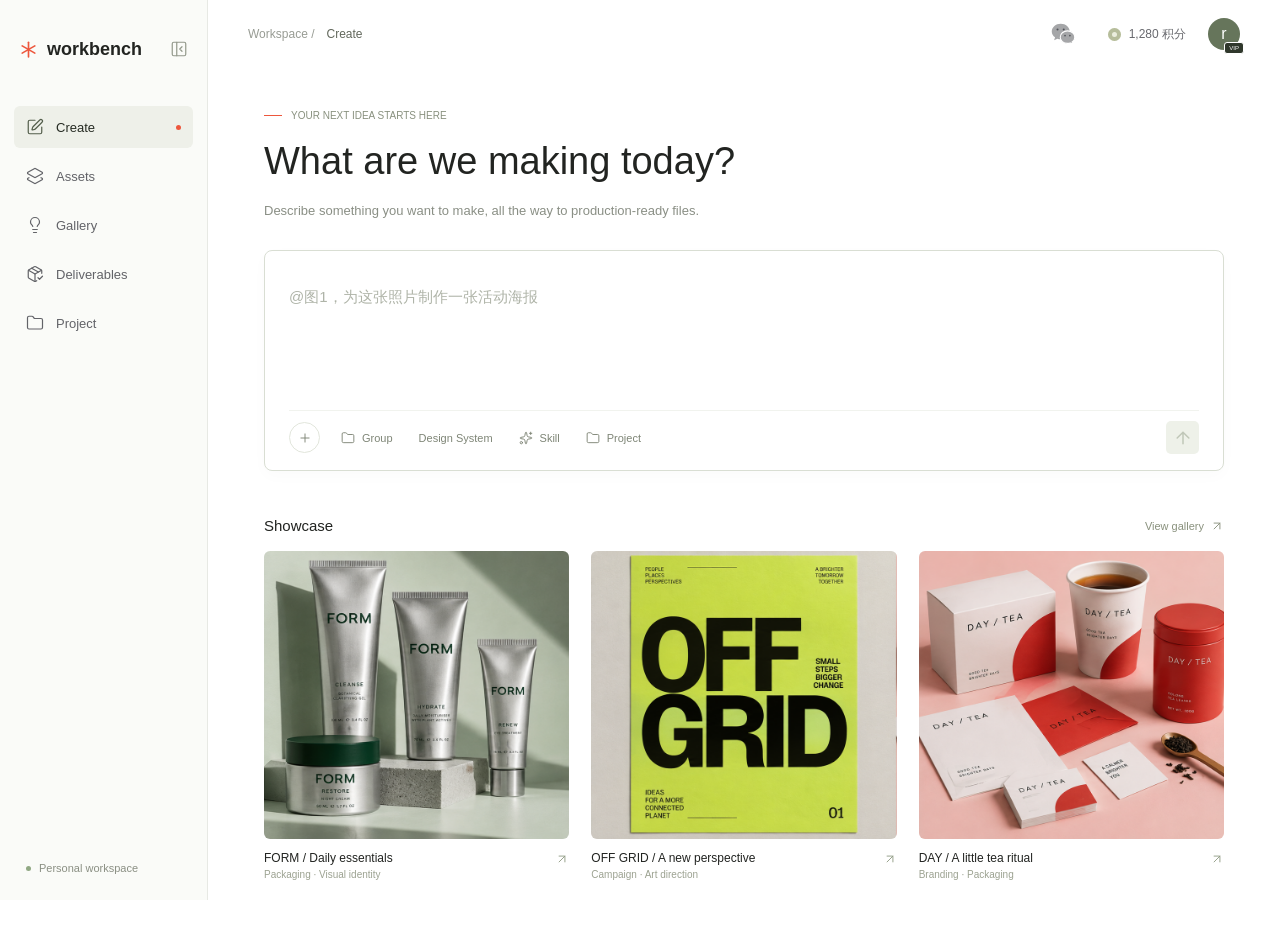
==== commit ebf6ca92: "Update V0.4.2 prototype for September 17 PRD" ====
--- a/index.html
+++ b/index.html
@@ -1,125 +1,15 @@
 <!doctype html>
 <html lang="zh-CN">
 <head>
-<meta charset="utf-8"><meta name="viewport" content="width=device-width,initial-scale=1"><title>Workbench V0.4.2 Static Prototype</title>
-<style>
-:root{--accent:#ff4d2e;--ink:#28292d;--text:#606166;--muted:#999a9f;--line:#e8e8ea;--soft:#f6f6f7;--warm:#fff8f5;--shadow:0 14px 36px rgba(28,28,32,.09)}*{box-sizing:border-box}html{scroll-behavior:smooth}body{margin:0;color:var(--ink);background:#fff;font-family:Inter,ui-sans-serif,system-ui,-apple-system,"Segoe UI",sans-serif;letter-spacing:0}a{color:inherit;text-decoration:none}button,select{font:inherit}.icon{width:20px;height:20px;fill:none;stroke:currentColor;stroke-width:1.8;stroke-linecap:round;stroke-linejoin:round}.app{display:grid;grid-template-columns:256px minmax(0,1fr);min-height:100vh}.sidebar{position:fixed;inset:0 auto 0 0;width:256px;height:100vh;padding:20px 14px;border-right:1px solid var(--line);background:linear-gradient(180deg,#fff,var(--warm));z-index:20}.brand{height:54px;display:flex;align-items:center;justify-content:space-between;padding:0 8px 14px}.brand-mark{color:var(--accent);font-size:24px;font-weight:900}.collapse{width:20px;height:20px;border:2px solid #a1a1a5;border-radius:5px;position:relative}.collapse:after{content:"";position:absolute;inset:0 auto 0 7px;border-left:2px solid #a1a1a5}.nav{display:grid;gap:6px}.nav-link{height:48px;padding:0 14px;border-radius:12px;display:flex;align-items:center;gap:13px;color:#626368;font-weight:650}.nav-link:hover,.nav-link.active{color:#202126;background:#fff;box-shadow:0 8px 22px rgba(30,30,34,.06)}.nav-link.active .icon{color:var(--accent)}.side-note{position:absolute;left:26px;bottom:24px;color:#aaaab0;font-size:12px;line-height:1.5}.main{grid-column:2;min-width:0}.topbar{height:72px;position:sticky;top:0;z-index:15;padding:0 32px;border-bottom:1px solid rgba(232,232,234,.85);background:rgba(255,255,255,.94);display:flex;justify-content:flex-end;align-items:center}.account{display:flex;align-items:center;gap:10px;position:relative}.credits{height:40px;padding:0 14px;border:1px solid var(--line);border-radius:10px;display:flex;align-items:center;gap:8px;color:#68696e;font-size:13px;font-weight:650}.coin{width:14px;height:14px;border-radius:50%;background:var(--accent);box-shadow:inset 0 0 0 4px #ffb09f}.avatar{width:42px;height:42px;border-radius:11px;background:#119b88;color:#fff;display:grid;place-items:center;font-weight:780;position:relative}.vip{position:absolute;right:-6px;bottom:-5px;padding:2px 4px;border:2px solid #fff;border-radius:6px;background:#202126;color:#fff;font-size:8px}.account-menu{position:absolute;right:0;top:48px;width:256px;padding:10px;border:1px solid var(--line);border-radius:14px;background:#fff;box-shadow:var(--shadow);opacity:0;visibility:hidden;transform:translateY(5px);transition:.18s ease}.account:hover .account-menu,.account:focus-within .account-menu{opacity:1;visibility:visible;transform:none}.account-head{padding:8px 8px 12px;border-bottom:1px solid var(--line);display:flex;gap:11px}.account-id{font-weight:730}.account-type{margin-top:3px;color:var(--muted);font-size:12px}.menu-row{height:38px;padding:0 10px;border-radius:8px;display:flex;align-items:center;color:#5f6065;font-size:13px}.menu-row:hover{background:var(--soft)}.menu-row.danger{height:44px;margin-top:5px;padding-top:5px;border-top:1px solid var(--line);border-radius:0;color:#c75042}.page{min-height:calc(100vh - 72px);padding:42px 48px 72px;scroll-margin-top:72px}.inner{max-width:1180px;margin:auto}.page-head{margin-bottom:28px;display:flex;align-items:flex-end;justify-content:space-between;gap:24px}.eyebrow{margin-bottom:8px;color:var(--muted);font-size:12px;font-weight:750;text-transform:uppercase}.page-title{margin:0 0 8px;font-size:30px;line-height:1.15}.page-sub{margin:0;color:var(--muted);font-size:14px}.actions{display:flex;align-items:center;gap:9px;flex-wrap:wrap}.btn{height:42px;padding:0 15px;border:1px solid #dfdfe2;border-radius:9px;background:#fff;color:#64656a;font-weight:680;display:inline-flex;align-items:center;justify-content:center;gap:8px}.btn.primary{border-color:var(--accent);background:var(--accent);color:#fff}.select,.search{height:40px;border:1px solid #dfdfe2;border-radius:9px;background:#fff;color:#73747a}.select{padding:0 13px}.search{width:230px;padding:0 12px;display:flex;align-items:center;gap:8px;font-size:13px}
-.create-page{min-height:calc(100vh - 72px);padding-top:20px;display:grid;align-content:center}.hero{text-align:center;margin-bottom:36px}.hero h1{margin:0 0 14px;font-size:42px;line-height:1.1;font-weight:780}.hero h1 span{position:relative}.hero h1 span:after{content:"";position:absolute;left:5px;right:0;bottom:-6px;height:4px;border-radius:999px;background:var(--accent);transform:rotate(-3deg)}.hero p{margin:0;color:#aaaab0;font-size:17px}.composer{max-width:920px;margin:auto;padding:22px;border:1px solid #e4e4e6;border-radius:18px;background:#fff;box-shadow:var(--shadow)}.composer-body{min-height:122px;display:flex;gap:18px}.stack{width:100px;height:100px;position:relative;flex:none}.stack-card{position:absolute;width:78px;height:92px;border:3px solid #fff;border-radius:12px;box-shadow:0 7px 18px rgba(25,25,30,.13);background:linear-gradient(145deg,#ffd3c9,#b7c7e7 55%,#edf1e9)}.stack-card:first-child{left:16px;top:5px;transform:rotate(7deg)}.stack-card:nth-child(2){left:8px;top:8px;transform:rotate(-4deg);background:linear-gradient(135deg,#d8e7dc,#f2afa2 60%,#5e6472)}.stack-count{position:absolute;right:-1px;bottom:0;width:28px;height:28px;border:2px solid #fff;border-radius:50%;background:#2d2e33;color:#fff;display:grid;place-items:center;font-size:11px;font-weight:750}.prompt{padding:4px;flex:1;color:#b1b1b5;font-size:16px;line-height:1.7}.prompt strong{color:#85868b;font-weight:650}.toolbar{display:flex;align-items:center;gap:8px;flex-wrap:wrap}.tool{height:38px;padding:0 13px;border:1px solid #e4e4e6;border-radius:999px;background:#fff;color:#7f8085;display:flex;align-items:center;gap:7px;font-size:14px;font-weight:650}.tool.add{width:38px;padding:0;justify-content:center;font-size:25px}.send{width:42px;height:42px;margin-left:auto;border:0;border-radius:10px;background:#e9e9eb;color:#aaaab0}.example-row{max-width:920px;margin:22px auto 0;display:grid;grid-template-columns:repeat(3,1fr);gap:12px}.example{padding:14px;border:1px solid var(--line);border-radius:10px;color:#7b7c81;font-size:13px;line-height:1.45}.example b{display:block;margin-bottom:4px;color:#505156}
-.asset-layout{min-height:600px;border:1px solid var(--line);border-radius:14px;overflow:hidden;background:#fff;display:grid;grid-template-columns:210px minmax(0,1fr)}.folders{padding:18px 12px;border-right:1px solid var(--line);background:#fafafa}.folder-title{padding:0 10px 12px;color:#999a9f;font-size:12px;font-weight:750}.folder{height:42px;padding:0 10px;border-radius:8px;display:flex;align-items:center;gap:10px;color:#68696e;font-size:14px;font-weight:620}.folder.active{background:#fff;color:#292a2e;box-shadow:0 4px 14px rgba(30,30,35,.05)}.count{margin-left:auto;color:#aaaab0;font-size:11px}.asset-content{padding:20px}.content-tools{margin-bottom:18px;display:flex;align-items:center;justify-content:space-between;gap:16px}.content-tools h2{margin:0;font-size:19px}.asset-grid{display:grid;grid-template-columns:repeat(4,minmax(0,1fr));gap:14px}.asset-card{min-width:0;padding:8px;border:1px solid var(--line);border-radius:11px;background:#fff}.asset-card.new{border-style:dashed;display:grid;place-items:center;min-height:164px;text-align:center;color:#7d7e83}.asset-art{aspect-ratio:1.2;border-radius:8px;background:linear-gradient(145deg,#ffd6ce,#f1f2f4 52%,#b9c7e5);position:relative}.asset-card:nth-child(2) .asset-art{background:linear-gradient(135deg,#d9eade 0 38%,#f0b4aa 39% 66%,#5c606d 67%)}.asset-art.doc{display:grid;place-items:center;background:#f4f4f5}.doc{width:54%;height:72%;padding:13px 9px;border:1px solid #dddde0;border-radius:5px;background:#fff}.line{height:4px;margin-bottom:7px;border-radius:3px;background:#dadade}.check{position:absolute;top:9px;right:9px;width:22px;height:22px;border:2px solid #fff;border-radius:6px;background:var(--accent);color:#fff;display:grid;place-items:center;font-size:12px}.asset-meta{padding:9px 2px 2px}.asset-name{overflow:hidden;text-overflow:ellipsis;white-space:nowrap;color:#4f5055;font-size:13px;font-weight:680}.asset-detail{margin-top:4px;color:#a0a1a5;font-size:11px}.plus{width:44px;height:44px;margin:0 auto 9px;border-radius:50%;background:#f1f1f2;display:grid;place-items:center;font-size:25px}.selected-bar{grid-column:1/-1;padding:10px 12px;border:1px solid #e5e5e8;border-radius:10px;background:#fafafa;display:flex;align-items:center;gap:9px;color:#77787d;font-size:13px}.selected-bar strong{margin-right:auto;color:#34353a}.mini{height:34px;padding:0 12px;border:1px solid #dddde0;border-radius:8px;background:#fff;color:#65666b;font-weight:640}.mini.danger{color:#ca4f40}.ds-section{margin-top:22px;padding-top:18px;border-top:1px solid var(--line)}.ds-head{display:flex;align-items:center;justify-content:space-between;margin-bottom:12px}.ds-head h3{margin:0;font-size:16px}.ds-grid{display:grid;grid-template-columns:repeat(3,1fr);gap:12px}.ds-card{min-height:130px;padding:14px;border:1px solid var(--line);border-radius:11px;background:#fff}.ds-card.new{border-style:dashed;display:grid;place-items:center;text-align:center;color:#77787d}.ds-card h4{margin:0 0 7px;font-size:14px}.ds-card p{margin:0;color:#98999e;font-size:11px;line-height:1.5}.swatches{display:flex;gap:5px;margin-top:12px}.swatch{width:20px;height:20px;border-radius:5px;background:#ff4d2e}.swatch:nth-child(2){background:#25262b}.swatch:nth-child(3){background:#e8e8ea}.swatch:nth-child(4){background:#129a88}.source{display:inline-flex;margin-bottom:8px;padding:3px 7px;border-radius:5px;background:#f3f3f4;color:#7d7e83;font-size:9px;font-weight:720}.source.manual{background:#fff0ec;color:#c95240}.upload-modal{margin-top:22px;padding:20px;border:1px solid var(--line);border-radius:14px;background:#fff;box-shadow:0 12px 32px rgba(28,28,32,.07)}.modal-title{margin-bottom:5px;font-size:18px;font-weight:730}.modal-sub{margin-bottom:16px;color:var(--muted);font-size:13px}.choices{display:grid;grid-template-columns:1fr 1fr;gap:12px}.choice{padding:16px;border:1px solid var(--line);border-radius:11px;display:flex;gap:13px}.choice.active{border-color:rgba(255,77,46,.5);background:#fff9f7}.choice-icon{width:42px;height:42px;flex:none;border-radius:10px;background:#f3f3f4;color:#68696e;display:grid;place-items:center}.choice.active .choice-icon{background:#ffe9e3;color:var(--accent)}.choice h3{margin:1px 0 5px;font-size:14px}.choice p{margin:0;color:#8e8f94;font-size:12px;line-height:1.5}
-.card-grid{display:grid;grid-template-columns:repeat(3,minmax(0,1fr));gap:18px}.card{overflow:hidden;border:1px solid var(--line);border-radius:12px;background:#fff}.art{aspect-ratio:1.38;background:linear-gradient(145deg,#ffd7ce,#aebde2 52%,#f0eee8)}.card:nth-child(2) .art{background:linear-gradient(135deg,#1f2025 0 38%,#f0b0a4 39% 67%,#d9eadf 68%)}.card:nth-child(3) .art{background:linear-gradient(155deg,#e8e8ea 0 36%,#ffcabf 37% 63%,#b7c2e8 64%)}.copy{padding:14px}.copy h3{margin:0 0 6px;font-size:15px}.copy p{margin:0;color:#96979c;font-size:12px;line-height:1.5}.tag{display:inline-flex;height:24px;margin-bottom:8px;padding:0 8px;border-radius:6px;background:#f3f3f4;color:#77787d;align-items:center;font-size:10px;font-weight:700}.project-card.new{min-height:238px;border-style:dashed;display:grid;place-items:center;text-align:center;color:#7f8085}.project-preview{height:158px;padding:18px;background:#f3f3f4}.mini-canvas{height:100%;border:1px solid #dddde0;border-radius:8px;background:#fff;box-shadow:0 8px 18px rgba(30,30,34,.07)}.files{display:grid;gap:12px}.file-row{padding:16px;border:1px solid var(--line);border-radius:11px;display:grid;grid-template-columns:44px 1fr auto;align-items:center;gap:13px}.file-icon{width:42px;height:42px;border-radius:9px;background:#f2f2f3;color:#77787d;display:grid;place-items:center;font-size:11px;font-weight:750}.file-row h3{margin:0 0 5px;font-size:14px}.file-row p{margin:0;color:#999a9f;font-size:12px}.canvas-shell{min-height:600px;border:1px solid var(--line);border-radius:14px;overflow:hidden;background:#f5f5f6;display:grid;grid-template-columns:210px 1fr 240px}.canvas-left,.canvas-right{padding:18px;background:#fff}.canvas-left{border-right:1px solid var(--line)}.canvas-right{border-left:1px solid var(--line)}.step{height:42px;color:#8e8f94;display:flex;align-items:center;font-size:13px}.step.active{color:var(--accent);font-weight:700}.stage{padding:36px;display:grid;place-items:center}.artboard{width:min(520px,85%);aspect-ratio:4/3;border:1px solid #dddde0;background:#fff;box-shadow:0 18px 45px rgba(30,30,34,.1);color:#aaaab0;display:grid;place-items:center;font-weight:700}.property{padding:12px 0;border-bottom:1px solid var(--line);color:#77787d;font-size:12px}.property strong{display:block;margin-bottom:5px;color:#46474c}.mobile-nav{display:none}.return{position:fixed;right:18px;bottom:18px;z-index:40;padding:10px 12px;border-radius:10px;background:#292a2f;color:#fff;font-size:11px;box-shadow:0 8px 24px rgba(0,0,0,.18)}
-/* Existing Project area retained in the sidebar */
-.sidebar-project{margin-top:20px;padding-top:14px;border-top:1px solid rgba(232,232,234,.72)}.sidebar-project-head{height:36px;padding:0 10px;display:flex;align-items:center;color:#aaaab0;font-size:13px;font-weight:720}.sidebar-project-actions{margin-left:auto;display:flex;align-items:center;gap:13px;font-size:19px}.sidebar-project-list{max-height:calc(100vh - 440px);overflow:hidden}.sidebar-project-item{padding:9px 10px 11px;border-radius:9px;color:#66676c}.sidebar-project-item.active{background:rgba(255,255,255,.84)}.sidebar-project-title{display:flex;align-items:center;gap:9px;font-size:13px;font-weight:650}.sidebar-project-meta{padding:7px 0 0 29px;color:#a2a3a8;font-size:10px}.sidebar-project .icon{width:17px;height:17px}.project-toolbar{display:flex;align-items:center;gap:9px}.select-mode{height:42px;padding:0 13px;border:1px solid #dfdfe2;border-radius:9px;background:#fff;color:#5e5f64;font-weight:650;display:flex;align-items:center;gap:7px}
-/* Assets category landing and upload-success state */
-.avatar{border-radius:50%}.asset-hub{display:grid;grid-template-columns:repeat(3,minmax(0,1fr));gap:16px}.asset-type{min-width:0;padding:18px;border:1px solid var(--line);border-radius:14px;background:#fff}.asset-type-head{display:flex;align-items:center;gap:12px;margin-bottom:18px}.type-icon{width:44px;height:44px;flex:none;border-radius:10px;display:grid;place-items:center;background:#fff0ec;color:var(--accent)}.asset-type:nth-child(2) .type-icon{background:#f0f1ff;color:#6570c8}.asset-type:nth-child(3) .type-icon{background:#eff7f2;color:#4f8760}.asset-type h2{margin:0 0 3px;font-size:18px}.asset-type-head p{margin:0;color:var(--muted);font-size:11px}.folder-grid{display:grid;gap:8px}.folder-card{height:58px;padding:0 12px;border:1px solid #ededee;border-radius:9px;background:#fafafa;display:flex;align-items:center;gap:10px}.folder-icon{width:32px;height:32px;border-radius:7px;background:#fff;border:1px solid #e5e5e7;display:grid;place-items:center;color:#85868b}.folder-copy{min-width:0}.folder-copy strong{display:block;overflow:hidden;text-overflow:ellipsis;white-space:nowrap;color:#57585d;font-size:12px}.folder-copy span{display:block;margin-top:3px;color:#a0a1a5;font-size:10px}.folder-more{height:42px;border:1px dashed #dddddf;border-radius:9px;color:#8b8c91;display:grid;place-items:center;font-size:11px}.upload-modal{max-width:980px;margin:28px auto 0;padding:0;overflow:hidden}.upload-modal-head{height:64px;padding:0 22px;border-bottom:1px solid var(--line);display:flex;align-items:center;justify-content:space-between}.upload-modal-head strong{font-size:19px}.modal-close{color:#999;font-size:25px}.upload-modal-body{padding:22px}.upload-file{min-height:72px;padding:12px 14px;border:1px solid #e5e5e7;border-radius:11px;background:#fafafa;display:flex;align-items:center;gap:12px}.file-badge{width:44px;height:52px;border-radius:8px 8px 6px 6px;background:#ff7257;color:#fff;display:grid;place-items:center;font-size:10px;font-weight:800}.upload-file strong{display:block;font-size:14px}.upload-file span{display:block;margin-top:4px;color:#929398;font-size:11px}.process-label{margin:22px 0 10px;color:#9b9ca1;font-size:12px;font-weight:700}.choice{min-height:150px;position:relative}.choice.selected{border-color:var(--accent);box-shadow:inset 0 0 0 1px var(--accent)}.selected-dot{position:absolute;right:14px;top:14px;width:24px;height:24px;border-radius:50%;background:var(--accent);color:#fff;display:grid;place-items:center;font-size:13px}.cost{display:inline-flex;margin-top:14px;padding:5px 9px;border-radius:8px;background:#f3f3f4;color:#77787d;font-size:10px;font-weight:700}.free{color:#508348;background:#eef6eb}.upload-modal-foot{height:70px;padding:0 22px;border-top:1px solid var(--line);display:flex;align-items:center;justify-content:flex-end;gap:10px}.upload-modal-foot .btn{min-width:96px}.upload-modal-foot .foot-note{margin-right:auto;color:#88898e;font-size:11px}
-@media(max-width:1100px){.app{grid-template-columns:220px 1fr}.sidebar{width:220px}.page{padding:34px 28px 60px}.asset-hub{grid-template-columns:1fr 1fr}.asset-type:last-child{grid-column:1/-1}.asset-grid{grid-template-columns:repeat(3,1fr)}.canvas-shell{grid-template-columns:170px 1fr}.canvas-right{display:none}}
-@media(max-width:760px){.app{display:block}.sidebar{display:none}.main{grid-column:1}.topbar{padding:0 16px}.credits{padding:0 10px}.page{padding:26px 16px 88px}.page-head{align-items:flex-start;flex-direction:column}.hero h1{font-size:31px}.hero p{font-size:14px}.composer{padding:16px}.composer-body{min-height:112px}.stack{width:76px}.stack-card{width:62px;height:76px}.prompt{font-size:15px}.toolbar .tool:nth-of-type(n+4){display:none}.example-row{grid-template-columns:1fr}.asset-hub{grid-template-columns:1fr}.asset-type:last-child{grid-column:auto}.asset-layout{grid-template-columns:1fr}.folders{display:none}.asset-content{padding:14px}.asset-grid{grid-template-columns:repeat(2,1fr);gap:10px}.content-tools .search{display:none}.choices,.ds-grid{grid-template-columns:1fr}.choice{min-height:132px}.upload-modal-body{padding:16px}.upload-modal-foot{padding:0 16px}.upload-modal-foot .foot-note{display:none}.card-grid{grid-template-columns:1fr}.canvas-shell{grid-template-columns:1fr;min-height:520px}.canvas-left,.canvas-right{display:none}.stage{padding:18px}.artboard{width:94%}.mobile-nav{position:fixed;z-index:30;left:0;right:0;bottom:0;height:68px;border-top:1px solid var(--line);background:#fff;display:flex;justify-content:space-around;align-items:center}.mobile-nav a{color:#77787d;font-size:10px;text-align:center}.mobile-nav .icon{display:block;width:18px;height:18px;margin:0 auto 4px}.return{display:none}}
-.canvas-current{position:relative;min-height:680px;border:1px solid var(--line);border-radius:14px;overflow:hidden;background:#f5f6f7;display:grid;grid-template-columns:minmax(0,1fr) 36%}.canvas-avatar{position:absolute;right:16px;top:14px;z-index:4;box-shadow:0 4px 12px rgba(25,25,30,.14)}.canvas-surface{position:relative;background-color:#f5f6f7;background-image:radial-gradient(#d9dade 1px,transparent 1px);background-size:24px 24px}.canvas-top-tools{position:absolute;left:14px;top:14px;height:46px;padding:0 14px;border:1px solid #e1e1e4;border-radius:12px;background:#fff;box-shadow:0 5px 14px rgba(28,28,32,.06);display:flex;align-items:center;gap:12px;color:#4d4e53;font-size:13px;font-weight:680}.undo-set{display:flex;gap:10px;color:#b5b5b9}.canvas-bottom-tools{position:absolute;left:50%;bottom:16px;transform:translateX(-50%);height:44px;padding:0 14px;border:1px solid #e1e1e4;border-radius:11px;background:#fff;display:flex;align-items:center;gap:13px;color:#77787d;font-size:12px}.chat-panel{margin:10px;background:#fff;border:1px solid #dedee1;border-radius:14px;box-shadow:0 8px 22px rgba(28,28,32,.05);display:flex;flex-direction:column}.chat-head{height:54px;padding:0 62px 0 16px;border-bottom:1px solid var(--line);display:flex;align-items:center;font-size:14px;font-weight:700}.chat-welcome{padding:80px 28px 28px;text-align:center}.chat-welcome h2{margin:0 0 14px;font-size:28px;line-height:1.15}.chat-welcome p{margin:0;color:#aaaab0;font-size:13px;line-height:1.55}.canvas-composer{margin:auto 18px 16px;min-height:142px;padding:14px;border:1px solid #e4e4e6;border-radius:14px;box-shadow:0 8px 20px rgba(28,28,32,.05);display:flex;align-items:flex-end}.canvas-composer-tools{width:100%;display:flex;align-items:center;gap:8px}.canvas-chip{height:34px;padding:0 10px;border:1px solid #e3e3e5;border-radius:999px;color:#8c8d92;display:flex;align-items:center;font-size:11px}.canvas-send{margin-left:auto;width:36px;height:36px;border:0;border-radius:9px;background:#e9e9eb;color:#aaaab0}.canvas-category-row{padding:0 18px 18px;display:grid;grid-template-columns:repeat(4,1fr);gap:8px}.canvas-category{height:82px;border:1px solid var(--line);border-radius:9px;background:#f5f5f6}.canvas-category:first-child{background:linear-gradient(145deg,#ffd1c5,#e9e9eb)}.canvas-category:nth-child(2){background:linear-gradient(135deg,#d9e9de,#616572)}.canvas-category:nth-child(3){background:linear-gradient(145deg,#c1ccec,#efefef)}.canvas-category:nth-child(4){background:linear-gradient(145deg,#f5cbdc,#f2b5a9)}
-@media(max-width:900px){.canvas-current{grid-template-columns:1fr}.chat-panel{display:none}.canvas-avatar{right:14px}}
-@media(max-width:760px){.project-toolbar{width:100%;flex-wrap:wrap}.canvas-current{min-height:520px}}
-.project-toolbar>.btn{display:none}.canvas-avatar{right:calc(36% + 16px)}
-@media(max-width:900px){.canvas-avatar{right:14px}}
-.js-ready .upload-modal{display:none}.js-ready .upload-modal.open{display:block;animation:rise .22s ease-out}.nav-link,.folder-card,.folder-more,.card,.sidebar-project-actions,.tool,.stack,.choice,.menu-row,.select-mode,.avatar{cursor:pointer}.nav-link.active{background:#fff;color:#202126;box-shadow:0 8px 22px rgba(30,30,34,.06)}.account.open .account-menu{opacity:1;visibility:visible;transform:none}.prompt[contenteditable=true]{outline:none;color:#55565b;min-height:94px}.prompt[contenteditable=true]:empty:before{content:attr(data-placeholder);color:#b1b1b5;white-space:pre-line}.prompt.paused:empty:before{opacity:.55}.upload-menu,.mention-menu{position:absolute;z-index:60;padding:7px;border:1px solid var(--line);border-radius:11px;background:#fff;box-shadow:var(--shadow);display:none}.upload-menu.open,.mention-menu.open{display:block;animation:rise .18s ease-out}.upload-menu{min-width:178px}.upload-option{height:40px;padding:0 10px;border-radius:7px;display:flex;align-items:center;gap:9px;color:#5e5f64;font-size:13px}.upload-option:hover,.mention-option:hover{background:var(--soft)}.mention-menu{width:260px}.mention-title{padding:7px 9px;color:#98999e;font-size:11px;font-weight:720}.mention-option{padding:8px;border-radius:8px;display:flex;align-items:center;gap:10px;color:#56575c;font-size:12px}.mention-thumb{width:38px;height:38px;border-radius:7px;background:linear-gradient(145deg,#ffd3c9,#b7c7e7);flex:none}.mention-option:nth-child(3) .mention-thumb{background:linear-gradient(135deg,#d8e7dc,#f2afa2 60%,#5e6472)}.toast{position:fixed;left:50%;bottom:26px;z-index:100;max-width:calc(100vw - 32px);padding:11px 15px;border-radius:9px;background:#292a2f;color:#fff;font-size:13px;box-shadow:0 10px 26px rgba(0,0,0,.2);opacity:0;transform:translate(-50%,10px);pointer-events:none;transition:.2s ease}.toast.show{opacity:1;transform:translate(-50%,0)}.folder-card.selected,.card.selected{border-color:var(--accent);box-shadow:0 0 0 2px rgba(255,77,46,.11)}.folder-detail{display:none}.folder-detail.open{display:block;animation:rise .22s ease-out}.asset-hub.hidden{display:none}.detail-head{margin-bottom:18px;display:flex;align-items:center;justify-content:space-between;gap:12px}.back-btn{height:38px;padding:0 12px;border:1px solid #dfdfe2;border-radius:8px;background:#fff;color:#636469}.detail-assets{display:grid;grid-template-columns:repeat(4,1fr);gap:14px}.detail-card{padding:8px;border:1px solid var(--line);border-radius:10px;cursor:pointer}.detail-card.selected{border-color:var(--accent);box-shadow:0 0 0 2px rgba(255,77,46,.1)}.detail-art{aspect-ratio:1.22;border-radius:7px;background:linear-gradient(145deg,#ffd3c9,#b7c7e7 60%,#edf1e9)}.detail-card:nth-child(2) .detail-art{background:linear-gradient(135deg,#d8e7dc,#f2afa2 60%,#5e6472)}.detail-card:nth-child(3) .detail-art{background:#f1f1f2}.detail-card:nth-child(4) .detail-art{background:linear-gradient(145deg,#efcfe0,#aeb9dc)}.detail-card strong{display:block;margin-top:8px;color:#55565b;font-size:12px}.detail-card small{color:#999a9f}.detail-actions{margin-top:16px;padding:10px;border:1px solid var(--line);border-radius:9px;background:#fafafa;display:flex;align-items:center;gap:8px}.detail-actions span{margin-right:auto;color:#77787d;font-size:12px}.processing{position:relative;overflow:hidden}.processing:after{content:"";position:absolute;inset:0;background:linear-gradient(90deg,transparent,rgba(255,255,255,.75),transparent);transform:translateX(-100%);animation:scan 1.1s infinite}.send.ready,.canvas-send.ready{background:var(--accent);color:#fff}.choice.selected .selected-dot{display:grid}.choice:not(.selected) .selected-dot{display:none}.modal-close{cursor:pointer}.project-card,.gallery-card{transition:transform .18s ease,box-shadow .18s ease}.project-card:hover,.gallery-card:hover{transform:translateY(-2px);box-shadow:0 10px 24px rgba(28,28,32,.08)}@keyframes rise{from{opacity:0;transform:translateY(7px)}to{opacity:1;transform:none}}@keyframes scan{to{transform:translateX(100%)}}@media(prefers-reduced-motion:reduce){*,*:before,*:after{animation-duration:.01ms!important;transition-duration:.01ms!important}}@media(max-width:760px){.detail-assets{grid-template-columns:repeat(2,1fr)}.detail-actions{flex-wrap:wrap}.upload-menu,.mention-menu{max-width:calc(100vw - 32px)}}
-.canvas-composer{flex-direction:column;align-items:stretch;gap:14px}.canvas-live-input{min-height:54px;outline:none;color:#55565b;font-size:13px;line-height:1.55}.canvas-live-input:empty:before{content:attr(data-placeholder);color:#b0b1b5}.canvas-result{position:absolute;left:50%;top:50%;width:min(320px,70%);min-height:190px;padding:22px;transform:translate(-50%,-50%) scale(.96);border:1px solid #e1e1e4;border-radius:12px;background:#fff;box-shadow:0 16px 38px rgba(28,28,32,.12);display:flex;flex-direction:column;justify-content:flex-end;gap:7px;opacity:.72;transition:.25s ease}.canvas-result:before{content:"";position:absolute;inset:18px 18px 62px;border-radius:8px;background:linear-gradient(145deg,#ffd2c7,#eef0f4 52%,#bfcbe6)}.canvas-result strong,.canvas-result span{position:relative}.canvas-result strong{font-size:14px}.canvas-result span{color:#8d8e93;font-size:11px}.canvas-result.done{opacity:1;transform:translate(-50%,-50%) scale(1)}
-.js-ready .page{display:none}.js-ready .page.active-page{display:block;animation:pageIn .2s ease-out}@keyframes pageIn{from{opacity:.4}to{opacity:1}}
-.upload-picker{position:fixed;inset:0;z-index:110;display:none;place-items:center;padding:24px}.upload-picker.open{display:grid}.picker-backdrop{position:absolute;inset:0;background:rgba(20,22,26,.52)}.picker-dialog{position:relative;width:min(920px,calc(100vw - 48px));overflow:hidden;border-radius:16px;background:#fff;box-shadow:0 24px 70px rgba(0,0,0,.2);animation:rise .2s ease-out}.picker-dialog header{height:68px;padding:0 28px;border-bottom:1px solid var(--line);display:flex;align-items:center;justify-content:space-between}.picker-dialog header strong{font-size:19px}.picker-close{border:0;background:transparent;color:#929398;font-size:29px;cursor:pointer}.picker-body{padding:26px 28px 30px}.drop-zone{min-height:300px;border:2px dashed #d7d8da;border-radius:12px;background:#fcfcfd;display:flex;flex-direction:column;align-items:center;justify-content:center;text-align:center;outline:none;transition:.2s ease}.drop-zone:hover,.drop-zone:focus,.drop-zone.dragging{border-color:#9ea0a5;background:#f8f8f9}.drop-icon{width:72px;height:72px;margin-bottom:22px;border-radius:15px;background:#f0f0f1;color:var(--accent);display:grid;place-items:center;font-size:42px;line-height:1}.drop-zone strong{color:#393a40;font-size:17px}.drop-zone strong span{color:var(--accent)}.drop-zone p{margin:10px 0 6px;color:#88898e;font-size:14px}.drop-zone small{color:#b1b2b6;font-size:12px}@media(max-width:760px){.upload-picker{padding:14px}.picker-dialog{width:100%}.picker-body{padding:18px}.drop-zone{min-height:260px;padding:24px}.drop-zone strong{font-size:15px}}
-.js-ready .upload-modal.open{position:fixed;z-index:111;left:50%;top:50%;width:min(980px,calc(100vw - 48px));max-height:calc(100vh - 48px);margin:0;transform:translate(-50%,-50%);overflow:auto;background:#fff;box-shadow:0 0 0 100vmax rgba(20,22,26,.52),0 24px 70px rgba(0,0,0,.2)}@media(max-width:760px){.js-ready .upload-modal.open{width:calc(100vw - 28px);max-height:calc(100vh - 28px)}}
-.js-ready .upload-modal.open{animation:none!important}
-</style></head>
-<body><div class="app"><aside class="sidebar"><div class="brand"><div class="brand-mark">⌁</div><div class="collapse"></div></div><nav class="nav">
-<a class="nav-link active" href="#create"><svg class="icon" viewBox="0 0 24 24"><path d="M12 20h9M16.5 3.5a2.1 2.1 0 0 1 3 3L7 19l-4 1 1-4Z"/></svg>Create</a><a class="nav-link" href="#assets"><svg class="icon" viewBox="0 0 24 24"><path d="M4 7h16M4 7v11a2 2 0 0 0 2 2h12a2 2 0 0 0 2-2V7M8 7l1.2-3h5.6L16 7"/></svg>Assets</a><a class="nav-link" href="#gallery"><svg class="icon" viewBox="0 0 24 24"><rect x="3" y="3" width="18" height="18" rx="2"/><circle cx="8" cy="8" r="1.5"/><path d="m21 15-5-5L5 21"/></svg>Gallery</a><a class="nav-link" href="#deliverables"><svg class="icon" viewBox="0 0 24 24"><path d="m21 16-9 5-9-5V8l9-5 9 5ZM3.3 7.5l8.7 5 8.7-5"/></svg>Deliverables</a></nav>
-<section class="sidebar-project"><div class="sidebar-project-head"><span>Project</span><span class="sidebar-project-actions"><span>＋</span><a href="#projects">→</a></span></div><div class="sidebar-project-list"><div class="sidebar-project-item active"><div class="sidebar-project-title"><svg class="icon" viewBox="0 0 24 24"><path d="M3 7h6l2 2h10v10H3Z"/></svg>New Project 9</div><div class="sidebar-project-meta">No chats yet</div></div><div class="sidebar-project-item"><div class="sidebar-project-title"><svg class="icon" viewBox="0 0 24 24"><path d="M3 7h6l2 2h10v10H3Z"/></svg>New Project 8</div><div class="sidebar-project-meta">No chats yet</div></div><div class="sidebar-project-item"><div class="sidebar-project-title"><svg class="icon" viewBox="0 0 24 24"><path d="M3 7h6l2 2h10v10H3Z"/></svg>New Project 7</div><div class="sidebar-project-meta">No chats yet</div></div><div class="sidebar-project-item"><div class="sidebar-project-title"><svg class="icon" viewBox="0 0 24 24"><path d="M3 7h6l2 2h10v10H3Z"/></svg>New Project 6</div><div class="sidebar-project-meta">No chats yet</div></div></div></section><div class="side-note">V0.4.2 · Static review</div></aside>
-<main class="main"><header class="topbar"><div class="account" tabindex="0"><div class="credits"><span class="coin"></span>1,280 积分</div><div class="avatar">r<span class="vip">VIP</span></div><div class="account-menu"><div class="account-head"><div class="avatar">r</div><div><div class="account-id">ruixu</div><div class="account-type">PRO · 有效期至 2027.09.01</div></div></div><a class="menu-row" href="#projects">我的作品</a><div class="menu-row">邀请好友</div><div class="menu-row">订阅和账单</div><div class="menu-row">Dashboard</div><div class="menu-row">Connections</div><div class="menu-row">Settings</div><div class="menu-row danger">退出登录</div></div></div></header>
-<section class="page create-page" id="create"><div class="inner"><div class="hero"><h1>What are we <span>making today?</span></h1><p>Describe something you want to make, all the way to production-ready files.</p></div><div class="composer"><div class="composer-body"><div class="stack"><div class="stack-card"></div><div class="stack-card"></div><span class="stack-count">2</span></div><div class="prompt"><strong>@图1 @品牌主视觉</strong>，为新品设计一套简洁高级的包装视觉，保留品牌橙色并输出生产文件。</div></div><div class="toolbar"><div class="tool add">＋</div><div class="tool">Assets</div><div class="tool">Design system</div><div class="tool">Gallery</div><div class="tool">Project</div><button class="send"><svg class="icon" viewBox="0 0 24 24"><path d="M12 19V5m-7 7 7-7 7 7"/></svg></button></div></div><div class="example-row"><div class="example"><b>动态示例 01</b>@图1，为这张照片制作一张活动海报</div><div class="example"><b>动态示例 02</b>使用品牌 Design System 设计产品包装</div><div class="example"><b>动态示例 03</b>参考 Gallery 案例生成一套社媒视觉</div></div></div></section>
-<section class="page" id="assets"><div class="inner"><div class="page-head"><div><div class="eyebrow">Asset management</div><h1 class="page-title">Assets</h1><p class="page-sub">按素材类型进入对应文件夹，管理图片、设计系统与文本素材。</p></div><div class="actions"><button class="btn">上传文件夹</button><button class="btn">上传文件</button><button class="btn primary">开始设计</button></div></div>
-<div class="asset-hub"><article class="asset-type"><div class="asset-type-head"><div class="type-icon"><svg class="icon" viewBox="0 0 24 24"><rect x="3" y="3" width="18" height="18" rx="2"/><circle cx="8" cy="8" r="1.5"/><path d="m21 15-5-5L5 21"/></svg></div><div><h2>Picture</h2><p>图片、照片与视觉素材</p></div></div><div class="folder-grid"><div class="folder-card"><div class="folder-icon">▱</div><div class="folder-copy"><strong>项目素材</strong><span>8 个素材</span></div></div><div class="folder-card"><div class="folder-icon">▱</div><div class="folder-copy"><strong>品牌资料</strong><span>7 个素材</span></div></div><div class="folder-card"><div class="folder-icon">▱</div><div class="folder-copy"><strong>产品图片</strong><span>6 个素材</span></div></div><div class="folder-more">＋ 新建 Picture 文件夹</div></div></article>
-<article class="asset-type"><div class="asset-type-head"><div class="type-icon"><svg class="icon" viewBox="0 0 24 24"><circle cx="12" cy="12" r="3"/><path d="M12 2v3M12 19v3M4.9 4.9 7 7M17 17l2.1 2.1M2 12h3M19 12h3"/></svg></div><div><h2>Design System</h2><p>字体、颜色与组件规范</p></div></div><div class="folder-grid"><div class="folder-card"><div class="folder-icon">▱</div><div class="folder-copy"><strong>Ruixu Brand 2026</strong><span>手动创建 · 18 个组件</span></div></div><div class="folder-card"><div class="folder-icon">▱</div><div class="folder-copy"><strong>包装项目规范</strong><span>智能解析 · 12 个组件</span></div></div><div class="folder-card"><div class="folder-icon">▱</div><div class="folder-copy"><strong>活动视觉规范</strong><span>手动创建 · 9 个组件</span></div></div><div class="folder-more">＋ 新建设计系统</div></div></article>
-<article class="asset-type"><div class="asset-type-head"><div class="type-icon"><svg class="icon" viewBox="0 0 24 24"><path d="M5 4h14M12 4v16M8 20h8"/></svg></div><div><h2>Text</h2><p>文案、说明与文本资料</p></div></div><div class="folder-grid"><div class="folder-card"><div class="folder-icon">▱</div><div class="folder-copy"><strong>品牌文案</strong><span>12 个文本</span></div></div><div class="folder-card"><div class="folder-icon">▱</div><div class="folder-copy"><strong>产品信息</strong><span>18 个文本</span></div></div><div class="folder-card"><div class="folder-icon">▱</div><div class="folder-copy"><strong>活动说明</strong><span>5 个文本</span></div></div><div class="folder-more">＋ 新建 Text 文件夹</div></div></article></div>
-<div class="upload-modal"><div class="upload-modal-head"><strong>上传成功</strong><span class="modal-close">×</span></div><div class="upload-modal-body"><div class="upload-file"><div class="file-badge">PDF</div><div><strong>品牌规范与产品资料.pdf</strong><span>1.9 MB · 上传成功 · 12 页</span></div></div><div class="process-label">选择处理方式</div><div class="choices"><div class="choice selected"><span class="selected-dot">✓</span><div class="choice-icon"><svg class="icon" viewBox="0 0 24 24"><path d="M12 3v12m-4-4 4 4 4-4M5 20h14"/></svg></div><div><h3>直接保存</h3><p>无需智能解析，保存到 Picture、Design System 或 Text 下的指定文件夹。</p><span class="cost free">免费</span></div></div><div class="choice"><div class="choice-icon"><svg class="icon" viewBox="0 0 24 24"><path d="m12 3 1.8 5.2L19 10l-5.2 1.8L12 17l-1.8-5.2L5 10l5.2-1.8Z"/></svg></div><div><h3>AI 智能解析</h3><p>理解文档或图片内容，提取字体、色号、组件和文本信息，生成新的 Design System。</p><span class="cost">预计 12 积分</span></div></div></div></div><div class="upload-modal-foot"><span class="foot-note">当前选择：直接保存</span><button class="btn">取消</button><button class="btn primary">直接保存</button></div></div></div></section>
-<section class="page" id="gallery"><div class="inner"><div class="page-head"><div><div class="eyebrow">Official inspiration</div><h1 class="page-title">Gallery</h1><p class="page-sub">从官方案例获取灵感，并以案例作为参考开始创作。</p></div><div class="search">搜索案例或品类</div></div><div class="card-grid"><article class="card"><div class="art"></div><div class="copy"><span class="tag">Packaging</span><h3>柔和科技感包装系统</h3><p>参考构图、材质表达和信息层级开始设计。</p></div></article><article class="card"><div class="art"></div><div class="copy"><span class="tag">Campaign</span><h3>新品发布视觉套图</h3><p>包含主海报、社媒横幅和产品详情图。</p></div></article><article class="card"><div class="art"></div><div class="copy"><span class="tag">Brand</span><h3>轻量品牌识别系统</h3><p>基于统一色彩、字体和组件生成视觉方案。</p></div></article></div></div></section>
-<section class="page" id="deliverables"><div class="inner"><div class="page-head"><div><div class="eyebrow">Production files</div><h1 class="page-title">Deliverables</h1><p class="page-sub">集中查看项目已经生成的生产文件。</p></div><button class="btn">全部下载</button></div><div class="files"><div class="file-row"><div class="file-icon">AI</div><div><h3>品牌包装展开图</h3><p>New Project 4 · 更新于今天 14:36</p></div><button class="btn">下载</button></div><div class="file-row"><div class="file-icon">PDF</div><div><h3>包装印刷确认稿</h3><p>New Project 4 · CMYK · 300 DPI</p></div><button class="btn">下载</button></div><div class="file-row"><div class="file-icon">PNG</div><div><h3>产品展示预览</h3><p>New Project 3 · 4 个文件</p></div><button class="btn">下载</button></div></div></div></section>
-<section class="page" id="projects"><div class="inner"><div class="page-head"><div><div class="eyebrow">Your work</div><h1 class="page-title">Projects <span style="color:#a3a4a9;font-size:16px;font-weight:500">9</span></h1><p class="page-sub">继续最近项目，或从空白画布创建新项目。</p></div><div class="project-toolbar"><select class="select" aria-label="项目排序"><option>最近修改</option><option>创建时间</option></select><button class="select-mode"><svg class="icon" viewBox="0 0 24 24"><rect x="4" y="4" width="16" height="16" rx="2"/><path d="m8 12 3 3 5-6"/></svg>Select</button><button class="btn">＋ New</button></div></div><div class="card-grid"><article class="card project-card new"><div><div class="plus">＋</div><strong>新建项目</strong><p class="page-sub">直接进入空白设计画布</p></div></article><article class="card"><div class="project-preview"><div class="mini-canvas"></div></div><div class="copy"><span class="tag">最近修改</span><h3>New Project 9</h3><p>0 chats · Today</p></div></article><article class="card"><div class="project-preview"><div class="mini-canvas"></div></div><div class="copy"><span class="tag">最近修改</span><h3>New Project 8</h3><p>0 chats · Today</p></div></article><article class="card"><div class="project-preview"><div class="mini-canvas"></div></div><div class="copy"><span class="tag">Yesterday</span><h3>New Project 7</h3><p>1 chat · Yesterday</p></div></article><article class="card"><div class="project-preview"><div class="mini-canvas"></div></div><div class="copy"><span class="tag">Yesterday</span><h3>New Project 6</h3><p>0 chats · Yesterday</p></div></article></div></div></section>
-<section class="page" id="canvas"><div class="inner"><div class="page-head"><div><div class="eyebrow">New Project</div><h1 class="page-title">Canvas · New Project 9</h1><p class="page-sub">沿用当前画布结构，已带入品牌主视觉和产品正面图。</p></div></div><div class="canvas-current"><div class="canvas-surface"><div class="canvas-top-tools"><svg class="icon" viewBox="0 0 24 24"><rect x="4" y="4" width="6" height="6"/><rect x="14" y="4" width="6" height="6"/><rect x="4" y="14" width="6" height="6"/><rect x="14" y="14" width="6" height="6"/></svg>Canvas - New Project 9 <span class="undo-set">↶　↷</span></div><div class="canvas-bottom-tools">➤　✋　◌　⚑　−　100%　＋　↗</div></div><aside class="chat-panel"><div class="chat-head">New Chat</div><div class="chat-welcome"><h2>What are we making today?</h2><p>Describe something you want to make, all the way to production-ready files.</p></div><div class="canvas-composer"><div class="canvas-composer-tools"><span class="canvas-chip">＋</span><span class="canvas-chip">New Project 9</span><span class="canvas-chip">No design system</span><button class="canvas-send">↑</button></div></div><div class="canvas-category-row"><div class="canvas-category"></div><div class="canvas-category"></div><div class="canvas-category"></div><div class="canvas-category"></div></div></aside></div></div></section></main></div>
-<nav class="mobile-nav"><a href="#create">Create</a><a href="#assets">Assets</a><a href="#gallery">Gallery</a><a href="#projects">Project</a></nav><a class="return" href="#create">Interactive prototype · 回到首页</a>
-<div class="toast" id="toast" role="status" aria-live="polite"></div>
-<script>
-document.documentElement.classList.add('js-ready');
-const $=(s,r=document)=>r.querySelector(s), $$=(s,r=document)=>[...r.querySelectorAll(s)];
-const toast=$('#toast'); let toastTimer;
-function notify(message){toast.textContent=message;toast.classList.add('show');clearTimeout(toastTimer);toastTimer=setTimeout(()=>toast.classList.remove('show'),2400)}
-function go(hash,message){location.hash=hash;if(message)notify(message);setTimeout(()=>$(hash)?.scrollIntoView({behavior:'smooth'}),20)}
-
-// Navigation and account menu
-function syncNav(){const requested=location.hash||'#create',target=$(requested),hash=target?.classList.contains('page')?requested:'#create';$$('.page').forEach(page=>page.classList.toggle('active-page','#'+page.id===hash));$$('.nav-link').forEach(a=>a.classList.toggle('active',a.getAttribute('href')===hash));scrollTo({top:0,behavior:'instant'});}
-addEventListener('hashchange',syncNav);syncNav();
-const account=$('.account');account.addEventListener('click',e=>{e.stopPropagation();account.classList.toggle('open')});
-document.addEventListener('click',()=>account.classList.remove('open'));
-$$('.menu-row:not([href])').forEach(row=>row.addEventListener('click',()=>notify(row.textContent.trim()+'：原型入口已触发')));
-
-// Dynamic examples, editable prompt and @ asset mention
-const prompt=$('.prompt'), examples=[
-  '@图1，为这张照片制作一张活动海报',
-  '使用 Ruixu Brand 2026 设计一套产品包装',
-  '参考 Gallery 的新品发布案例生成社媒视觉',
-  '@产品正面图，生成可直接生产的包装文件'
-];
-let exampleIndex=0,userEdited=false,rotator;
-prompt.innerHTML='';prompt.contentEditable='true';prompt.setAttribute('role','textbox');prompt.setAttribute('aria-label','描述设计需求');prompt.dataset.placeholder=examples[0];
-function rotateExample(){if(userEdited||document.activeElement===prompt)return;exampleIndex=(exampleIndex+1)%examples.length;prompt.dataset.placeholder=examples[exampleIndex];prompt.animate([{opacity:.35},{opacity:1}],{duration:220})}
-rotator=setInterval(rotateExample,2600);
-prompt.addEventListener('focus',()=>prompt.classList.add('paused'));prompt.addEventListener('blur',()=>prompt.classList.remove('paused'));
-prompt.addEventListener('input',()=>{userEdited=prompt.textContent.trim().length>0;$('.send').classList.toggle('ready',userEdited);if(/@[^\s，,]*$/.test(prompt.textContent))openMention();else mentionMenu.classList.remove('open')});
-const mentionMenu=document.createElement('div');mentionMenu.className='mention-menu';mentionMenu.innerHTML='<div class="mention-title">@ 选择素材</div><div class="mention-option" data-name="图1"><span class="mention-thumb"></span><span><strong>图1</strong><br><small>刚刚上传</small></span></div><div class="mention-option" data-name="品牌主视觉"><span class="mention-thumb"></span><span><strong>品牌主视觉</strong><br><small>Picture / 品牌资料</small></span></div>';document.body.append(mentionMenu);
-function positionPopup(el,target){const r=target.getBoundingClientRect();el.style.left=Math.min(r.left,innerWidth-el.offsetWidth-16)+'px';el.style.top=(r.bottom+scrollY+8)+'px'}
-function openMention(){mentionMenu.classList.add('open');positionPopup(mentionMenu,prompt)}
-$$('.mention-option',mentionMenu).forEach(item=>item.addEventListener('click',()=>{const name=item.dataset.name;prompt.textContent=prompt.textContent.replace(/@[^\s，,]*$/,'')+'@'+name+'，';userEdited=true;$('.send').classList.add('ready');mentionMenu.classList.remove('open');prompt.focus();notify('已引用素材：'+name)}));
-$('.stack').addEventListener('click',()=>{prompt.textContent=(prompt.textContent.trim()?prompt.textContent+' ':'')+'@图1，';userEdited=true;$('.send').classList.add('ready');prompt.focus();notify('已引用图1')});
-$('.send').addEventListener('click',()=>userEdited?go('#canvas','正在创建 New Project 10'):notify('请先描述设计需求或上传素材'));
-
-// Create toolbar and local upload entry
-const uploadMenu=document.createElement('div');uploadMenu.className='upload-menu';uploadMenu.innerHTML='<div class="upload-option" data-upload="image">上传图片</div><div class="upload-option" data-upload="document">上传文档</div>';document.body.append(uploadMenu);
-const imageInput=Object.assign(document.createElement('input'),{type:'file',accept:'image/*'}),docInput=Object.assign(document.createElement('input'),{type:'file',accept:'.pdf,.doc,.docx,.txt'}),folderInput=Object.assign(document.createElement('input'),{type:'file'});imageInput.hidden=docInput.hidden=folderInput.hidden=true;folderInput.webkitdirectory=true;document.body.append(imageInput,docInput,folderInput);
-$('.tool.add').addEventListener('click',e=>{e.stopPropagation();uploadMenu.classList.toggle('open');positionPopup(uploadMenu,e.currentTarget)});
-$$('.upload-option').forEach(o=>o.addEventListener('click',()=>{uploadMenu.classList.remove('open');(o.dataset.upload==='image'?imageInput:docInput).click()}));
-function showUpload(files){if(!files?.length)return;const file=files[0], modal=$('.upload-modal');$('.upload-file strong',modal).textContent=files.length>1?files.length+' 个文件':file.name;$('.upload-file span',modal).textContent=((file.size||0)/1024/1024).toFixed(1)+' MB · 上传成功'+(files.length>1?' · 批量上传':'');modal.classList.add('open');modal.scrollIntoView({behavior:'smooth',block:'center'});notify('上传成功，请选择处理方式')}
-function attachToComposer(files){if(!files?.length)return;const count=files.length;$('.stack-count').textContent=count;$('.stack').classList.add('has-upload');prompt.textContent=(prompt.textContent.trim()?prompt.textContent+' ':'')+'@图1，';userEdited=true;$('.send').classList.add('ready');notify(count>1?'已添加 '+count+' 个临时素材，进入画布后保存':'素材已添加到对话，进入画布后保存')}
-imageInput.addEventListener('change',()=>attachToComposer(imageInput.files));docInput.addEventListener('change',()=>attachToComposer(docInput.files));folderInput.addEventListener('change',()=>showUpload(folderInput.files));
-const assetButtons=$$('#assets .page-head .btn');assetButtons[0].textContent='上传素材';assetButtons[1].remove();
-const uploadPicker=document.createElement('div');uploadPicker.className='upload-picker';uploadPicker.innerHTML='<div class="picker-backdrop"></div><section class="picker-dialog" role="dialog" aria-modal="true" aria-label="上传素材"><header><strong>上传素材</strong><button class="picker-close" aria-label="关闭">×</button></header><div class="picker-body"><div class="drop-zone" tabindex="0"><div class="drop-icon">⇧</div><strong>拖拽文件到此处，或 <span>点击上传</span></strong><p>支持图片、PPT、PPTX、PDF、DOC、DOCX、TXT 格式</p><small>单文件最大 100 MB，支持多文件上传</small></div></div></section>';document.body.append(uploadPicker);
-const pickerInput=Object.assign(document.createElement('input'),{type:'file',multiple:true,accept:'image/*,.ppt,.pptx,.pdf,.doc,.docx,.txt'});pickerInput.hidden=true;document.body.append(pickerInput);
-function openUploadPicker(){uploadPicker.classList.add('open')}function closeUploadPicker(){uploadPicker.classList.remove('open')}
-assetButtons[0].addEventListener('click',openUploadPicker);assetButtons[2].addEventListener('click',()=>go('#canvas','已使用所选素材创建 New Project 10'));
-$('.picker-close',uploadPicker).addEventListener('click',closeUploadPicker);$('.picker-backdrop',uploadPicker).addEventListener('click',closeUploadPicker);$('.drop-zone',uploadPicker).addEventListener('click',()=>pickerInput.click());$('.drop-zone',uploadPicker).addEventListener('keydown',e=>{if(e.key==='Enter'||e.key===' '){e.preventDefault();pickerInput.click()}});
-pickerInput.addEventListener('change',()=>{if(!pickerInput.files.length)return;closeUploadPicker();showUpload(pickerInput.files)});['dragenter','dragover'].forEach(type=>$('.drop-zone',uploadPicker).addEventListener(type,e=>{e.preventDefault();e.currentTarget.classList.add('dragging')}));['dragleave','drop'].forEach(type=>$('.drop-zone',uploadPicker).addEventListener(type,e=>{e.preventDefault();e.currentTarget.classList.remove('dragging')}));$('.drop-zone',uploadPicker).addEventListener('drop',e=>{if(!e.dataTransfer.files.length)return;closeUploadPicker();showUpload(e.dataTransfer.files)});
-$$('.choice').forEach(choice=>choice.addEventListener('click',()=>{$$('.choice').forEach(c=>c.classList.remove('selected'));choice.classList.add('selected');if(!$('.selected-dot',choice)){const dot=document.createElement('span');dot.className='selected-dot';dot.textContent='✓';choice.prepend(dot)}const ai=choice.textContent.includes('AI 智能解析');$('.foot-note').textContent='当前选择：'+(ai?'AI 智能解析':'直接保存');$('.upload-modal-foot .primary').textContent=ai?'开始解析':'直接保存'}));
-$('.modal-close').addEventListener('click',()=>$('.upload-modal').classList.remove('open'));$('.upload-modal-foot .btn:not(.primary)').addEventListener('click',()=>$('.upload-modal').classList.remove('open'));
-$('.upload-modal-foot .primary').addEventListener('click',e=>{const ai=$('.choice.selected').textContent.includes('AI 智能解析');e.currentTarget.disabled=true;e.currentTarget.textContent=ai?'解析中…':'保存中…';$('.upload-file').classList.add('processing');setTimeout(()=>{e.currentTarget.disabled=false;e.currentTarget.textContent=ai?'开始解析':'直接保存';$('.upload-file').classList.remove('processing');$('.upload-modal').classList.remove('open');notify(ai?'解析完成，已生成新的 Design System':'素材已保存到指定文件夹')},1100)});
-
-// Assets category folders and material management
-const hub=$('.asset-hub'),detail=document.createElement('section');detail.className='folder-detail';hub.after(detail);
-function openFolder(card){const name=$('.folder-copy strong',card)?.textContent||'素材';hub.classList.add('hidden');detail.classList.add('open');detail.innerHTML='<div class="detail-head"><div><div class="eyebrow">Assets / Folder</div><h2 style="margin:0">'+name+'</h2></div><button class="back-btn">返回分类</button></div><div class="detail-assets"><div class="detail-card"><div class="detail-art"></div><strong>品牌主视觉.jpg</strong><small>09/04</small></div><div class="detail-card"><div class="detail-art"></div><strong>产品正面图.png</strong><small>09/03</small></div><div class="detail-card"><div class="detail-art"></div><strong>品牌规范.pdf</strong><small>09/02</small></div><div class="detail-card"><div class="detail-art"></div><strong>活动视觉.png</strong><small>08/30</small></div></div><div class="detail-actions"><span>未选择素材</span><button class="mini" data-action="rename">重命名</button><button class="mini" data-action="move">移动到</button><button class="mini danger" data-action="delete">删除</button><button class="mini" data-action="design">开始设计</button></div>';
-  $('.back-btn',detail).addEventListener('click',()=>{detail.classList.remove('open');hub.classList.remove('hidden')});$$('.detail-card',detail).forEach(c=>c.addEventListener('click',()=>{c.classList.toggle('selected');const n=$$('.detail-card.selected',detail).length;$('.detail-actions span',detail).textContent=n?'已选择 '+n+' 个素材':'未选择素材'}));$$('[data-action]',detail).forEach(b=>b.addEventListener('click',()=>{const n=$$('.detail-card.selected',detail).length;if(!n)return notify('请先选择素材');if(b.dataset.action==='design')return go('#canvas','已带入 '+n+' 个素材');if(b.dataset.action==='delete'){$$('.detail-card.selected',detail).forEach(c=>c.remove());notify('已删除所选素材')}else notify((b.dataset.action==='rename'?'重命名':'移动到')+'操作已触发')}));
-}
-$$('.folder-card').forEach(card=>card.addEventListener('click',()=>openFolder(card)));
-$$('.folder-more').forEach((card,i)=>card.addEventListener('click',()=>{if(i===1)notify('已打开“新建设计系统”编辑器');else notify('已创建新的分类文件夹')}));
-
-// Gallery and Project to canvas
-$$('#gallery .card').forEach(card=>card.addEventListener('click',()=>go('#canvas','已引用 Gallery 案例创建项目')));
-$$('#projects .project-card').forEach(card=>card.addEventListener('click',()=>go('#canvas',card.classList.contains('new')?'已创建 New Project 10':'已打开 '+$('h3',card)?.textContent)));
-$$('.sidebar-project-item').forEach(item=>item.addEventListener('click',()=>go('#canvas','已打开 '+$('.sidebar-project-title',item).textContent.trim())));
-$('.sidebar-project-actions span').addEventListener('click',()=>go('#canvas','已创建 New Project 10'));
-$('.select-mode').addEventListener('click',e=>{e.currentTarget.classList.toggle('active');$$('#projects .card:not(.new)').forEach(c=>c.classList.toggle('selected'));notify(e.currentTarget.classList.contains('active')?'已进入项目选择模式':'已退出项目选择模式')});
-$('#projects .select').addEventListener('change',e=>{const grid=$('#projects .card-grid'),cards=$$('#projects .card:not(.new)').reverse();cards.forEach(c=>grid.append(c));notify('已按'+e.target.value+'排序')});
-$$('.canvas-category').forEach(c=>c.addEventListener('click',()=>{c.classList.toggle('selected');notify('已选择画布参考案例')}));
-
-// Complete the Create shortcuts and make the canvas composer usable.
-const createTools=$$('.create-page .toolbar .tool:not(.add)');
-['#assets','#assets','#gallery','#projects'].forEach((hash,i)=>createTools[i]?.addEventListener('click',()=>go(hash)));
-const canvasComposer=$('.canvas-composer'),canvasTools=$('.canvas-composer-tools');
-const canvasInput=document.createElement('div');canvasInput.className='canvas-live-input';canvasInput.contentEditable='true';canvasInput.setAttribute('role','textbox');canvasInput.setAttribute('aria-label','画布设计需求');canvasInput.dataset.placeholder='描述你的设计需求。示例：@素材，生成一套包装设计';canvasComposer.insertBefore(canvasInput,canvasTools);
-canvasInput.addEventListener('input',()=>$('.canvas-send').classList.toggle('ready',canvasInput.textContent.trim().length>0));
-$('.canvas-send').addEventListener('click',()=>{const value=canvasInput.textContent.trim();if(!value)return notify('请先描述设计需求');const result=document.createElement('div');result.className='canvas-result';result.innerHTML='<strong>设计生成中</strong><span>'+value.replace(/[<>&]/g,s=>({'<':'&lt;','>':'&gt;','&':'&amp;'}[s]))+'</span>';$('.canvas-surface').append(result);canvasInput.textContent='';$('.canvas-send').classList.remove('ready');setTimeout(()=>{result.classList.add('done');$('strong',result).textContent='设计方案 01'},900);notify('需求已提交，正在生成设计')});
-
-// In the prototype, management actions mutate the selected material so feedback is visible.
-detail.addEventListener('click',e=>{const button=e.target.closest('[data-action="rename"],[data-action="move"]');if(!button)return;const selected=$$('.detail-card.selected',detail);if(!selected.length)return; e.stopImmediatePropagation();if(button.dataset.action==='rename'){selected.forEach((card,i)=>{$('strong',card).textContent='已重命名素材'+(selected.length>1?i+1:'')+'.png'});notify('已完成重命名')}else{selected.forEach(card=>{$('small',card).textContent='已移动至项目素材'});notify('已移动到项目素材')}},true);
-document.addEventListener('click',e=>{if(!e.target.closest('.tool.add'))uploadMenu.classList.remove('open');if(!e.target.closest('.prompt'))mentionMenu.classList.remove('open')});
-</script></body></html>
+  <meta charset="utf-8">
+  <meta name="viewport" content="width=device-width, initial-scale=1">
+  <title>Workbench V0.4.2</title>
+  <script>
+    const target = new URL('workbench-v042-additions.html', location.href);
+    target.search = location.search;
+    target.hash = location.hash || '#create';
+    location.replace(target.href);
+  </script>
+</head>
+<body><a href="workbench-v042-additions.html#create">打开 Workbench</a></body>
+</html>
